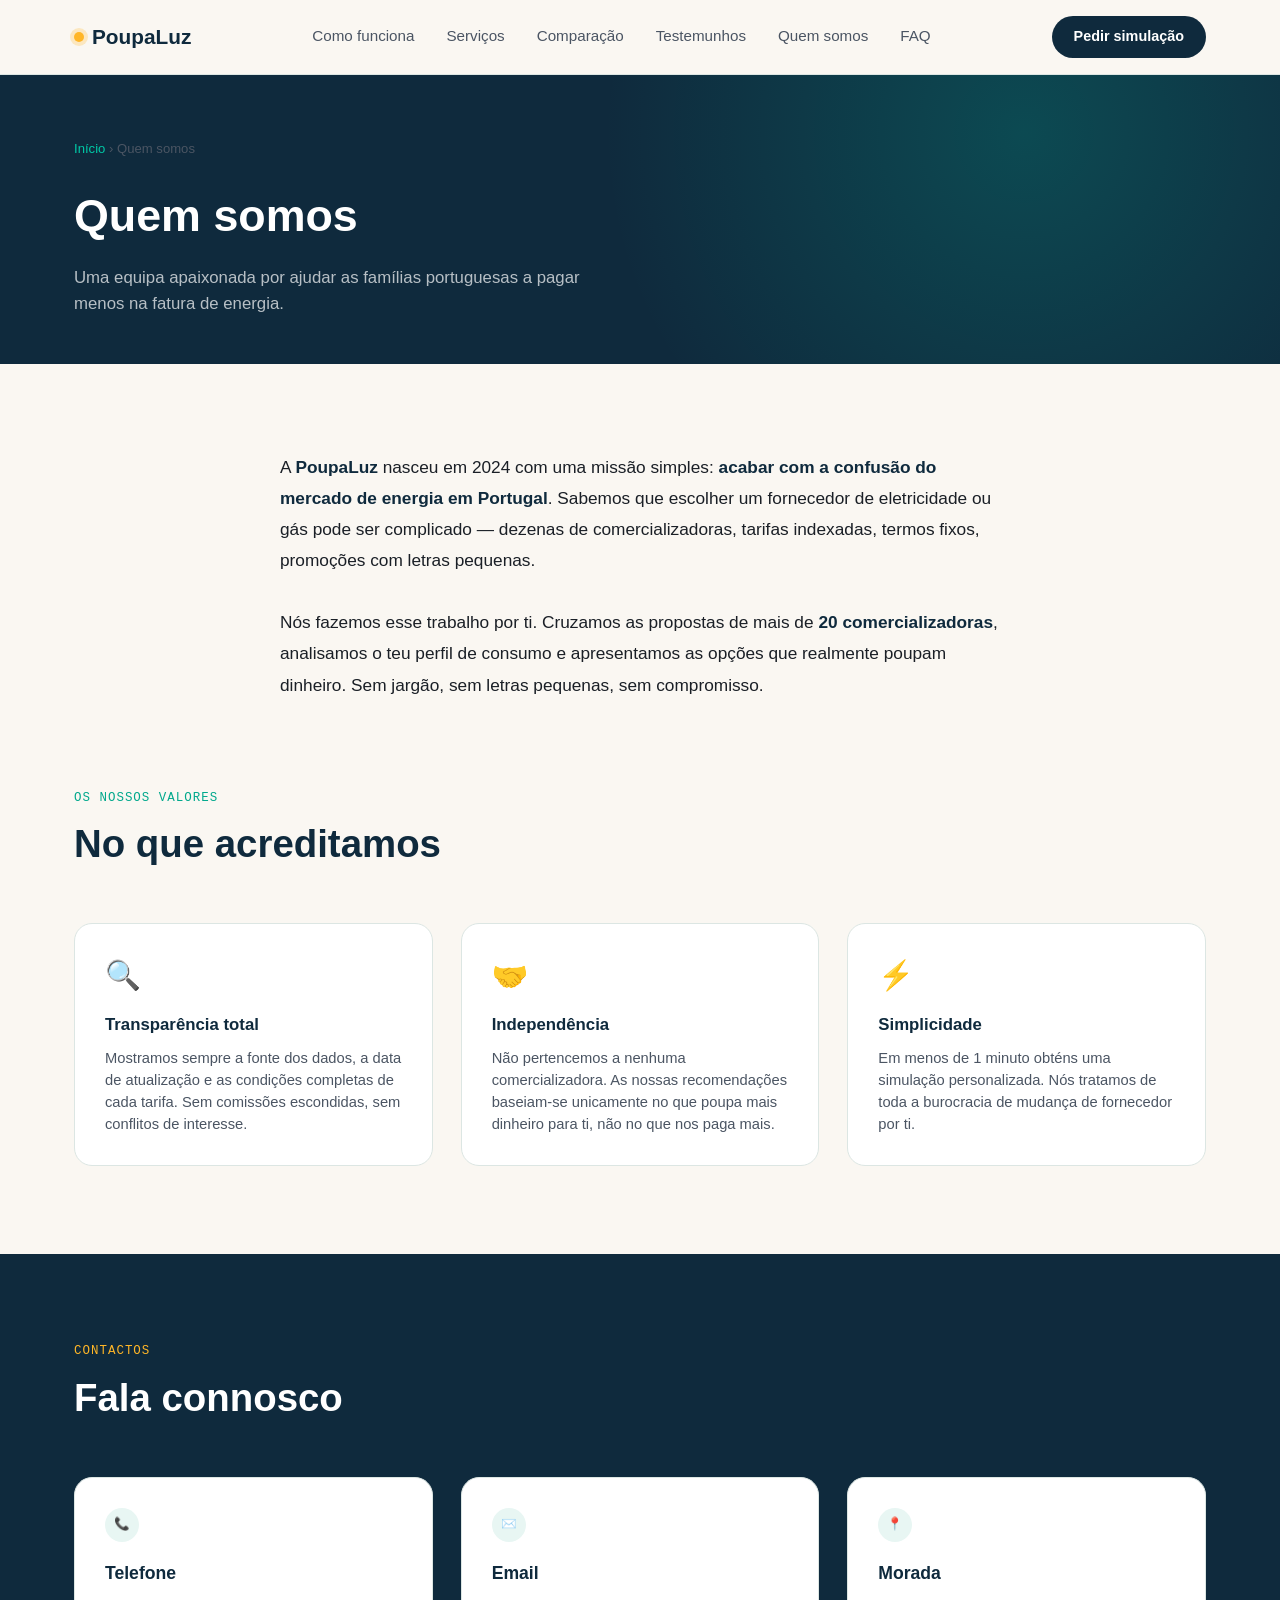
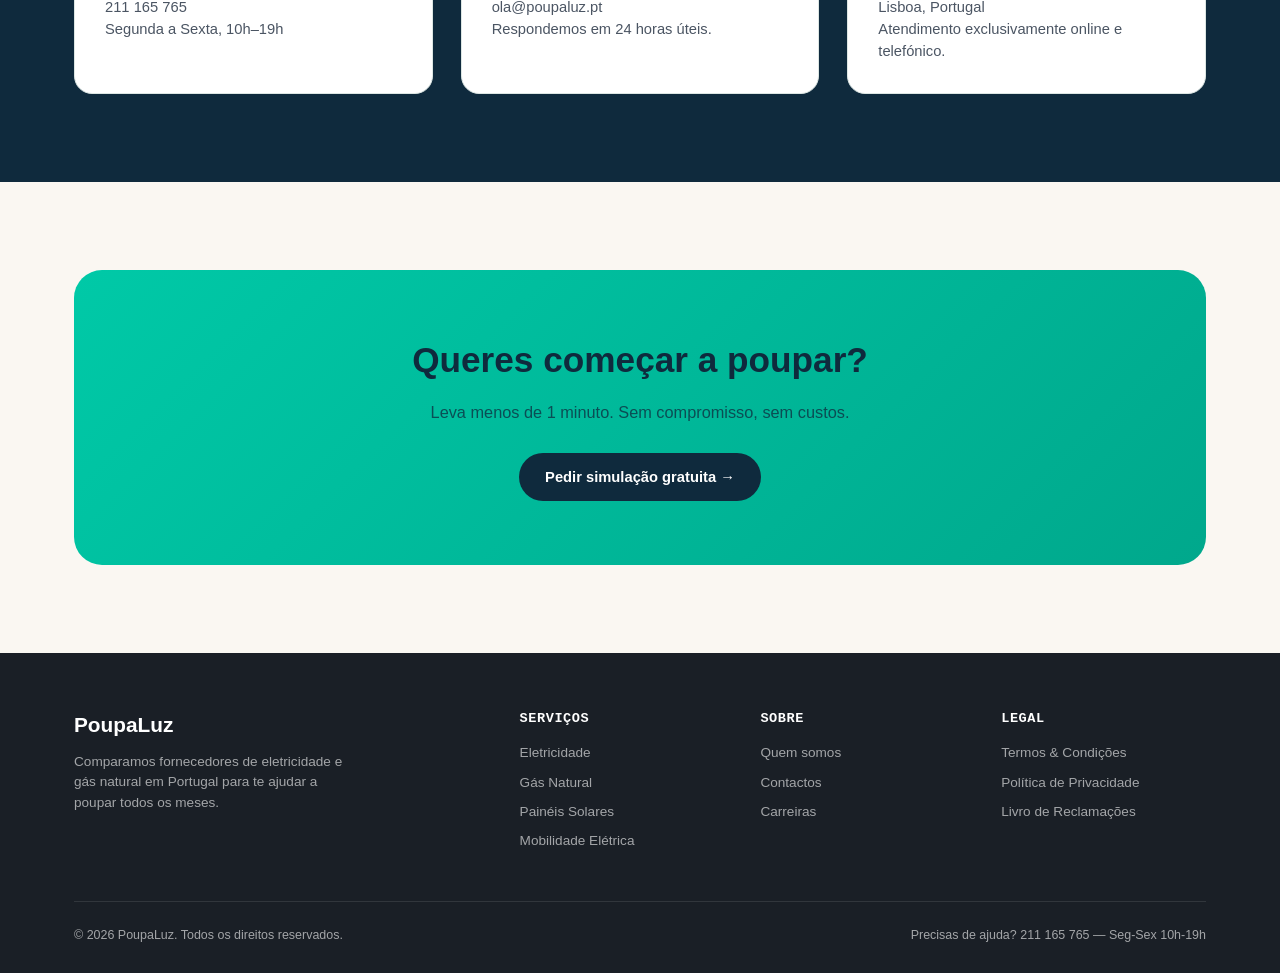
==== paginas/aboutme.html @ c511d2a0 "alteracão dois" ====
<!DOCTYPE html>
<html lang="pt-PT">
<head>
<meta charset="UTF-8">
<meta name="viewport" content="width=device-width, initial-scale=1.0">
<title>Quem Somos — PoupaLuz | Comparador de Energia em Portugal</title>
<meta name="description" content="Conhece a PoupaLuz: a nossa missão, valores e equipa. Ajudamos milhares de famílias portuguesas a poupar na fatura de energia todos os meses.">
<meta name="robots" content="index, follow">
<link rel="canonical" href="https://www.poupaluz.pt/paginas/aboutme.html">

<!-- Open Graph -->
<meta property="og:type" content="website">
<meta property="og:site_name" content="PoupaLuz">
<meta property="og:title" content="Quem Somos | PoupaLuz">
<meta property="og:description" content="A nossa missão: ajudar as famílias portuguesas a poupar na fatura de energia.">
<meta property="og:url" content="https://www.poupaluz.pt/paginas/aboutme.html">
<meta property="og:locale" content="pt_PT">

<!-- Twitter -->
<meta name="twitter:card" content="summary_large_image">
<meta name="twitter:title" content="Quem Somos | PoupaLuz">
<meta name="twitter:description" content="A nossa missão: ajudar as famílias portuguesas a poupar na fatura de energia.">

<!-- Structured data: AboutPage -->
<script type="application/ld+json">
{
  "@context": "https://schema.org",
  "@type": "AboutPage",
  "name": "Quem Somos — PoupaLuz",
  "url": "https://www.poupaluz.pt/paginas/aboutme.html",
  "mainEntity": {
    "@type": "Organization",
    "name": "PoupaLuz",
    "url": "https://www.poupaluz.pt/",
    "description": "Comparador independente de fornecedores de energia em Portugal.",
    "foundingDate": "2024",
    "numberOfEmployees": {"@type": "QuantitativeValue", "value": 15}
  }
}
</script>

<!-- Structured data: BreadcrumbList -->
<script type="application/ld+json">
{
  "@context": "https://schema.org",
  "@type": "BreadcrumbList",
  "itemListElement": [
    {"@type": "ListItem", "position": 1, "name": "Início", "item": "https://www.poupaluz.pt/"},
    {"@type": "ListItem", "position": 2, "name": "Quem Somos", "item": "https://www.poupaluz.pt/paginas/aboutme.html"}
  ]
}
</script>

<link rel="stylesheet" href="/css/style.css">
<script src="/js/script.js" defer></script>

<style>
  .subpage-hero{background:var(--navy);padding:64px 0 48px;position:relative;overflow:hidden;}
  .subpage-hero::before{content:'';position:absolute;inset:0;background:radial-gradient(circle at 80% 20%,rgba(0,201,167,.2),transparent 40%);pointer-events:none;}
  .subpage-hero h1{font-family:var(--font-display);color:white;font-size:clamp(2rem,4vw,2.8rem);position:relative;z-index:2;margin-bottom:16px;}
  .subpage-hero p{color:rgba(255,255,255,.7);max-width:560px;position:relative;z-index:2;font-size:1.05rem;}
  .breadcrumbs{font-size:.82rem;color:var(--ink-soft);margin-bottom:24px;position:relative;z-index:2;}
  .breadcrumbs a{color:var(--teal);}
  .breadcrumbs a:hover{text-decoration:underline;}
  .values-grid{display:grid;grid-template-columns:repeat(3,1fr);gap:28px;margin-top:48px;}
  @media(max-width:860px){.values-grid{grid-template-columns:1fr;}}
  .value-card{background:white;border:1px solid var(--line);border-radius:var(--radius);padding:30px;}
  .value-card .icon{font-size:1.8rem;margin-bottom:14px;}
  .value-card h3{font-family:var(--font-display);color:var(--navy);font-size:1.05rem;margin-bottom:10px;}
  .value-card p{color:var(--ink-soft);font-size:.92rem;}
  .mission-text{max-width:720px;margin:0 auto;font-size:1.08rem;line-height:1.8;color:var(--ink);}
  .mission-text strong{color:var(--navy);}
</style>
</head>

<body>

<header>
  <div class="header-inner">
    <div class="logo"><span class="dot"></span> PoupaLuz</div>
    <nav class="nav-links">
      <a href="/#como-funciona">Como funciona</a>
      <a href="/paginas/Servicos.html">Serviços</a>
      <a href="/#comparacao">Comparação</a>
      <a href="/#testemunhos">Testemunhos</a>
      <a href="/paginas/aboutme.html">Quem somos</a>
      <a href="/#faq">FAQ</a>
    </nav>
    <a href="/#lead-form" class="header-cta">Pedir simulação</a>
  </div>
</header>
<main>

<section class="subpage-hero">
  <div class="wrap">
    <nav class="breadcrumbs" aria-label="Breadcrumb">
      <a href="/">Início</a> &rsaquo; Quem somos
    </nav>
    <h1>Quem somos</h1>
    <p>Uma equipa apaixonada por ajudar as famílias portuguesas a pagar menos na fatura de energia.</p>
  </div>
</section>

<section class="section">
  <div class="wrap">
    <div class="mission-text">
      <p>A <strong>PoupaLuz</strong> nasceu em 2024 com uma missão simples: <strong>acabar com a confusão do mercado de energia em Portugal</strong>. Sabemos que escolher um fornecedor de eletricidade ou gás pode ser complicado — dezenas de comercializadoras, tarifas indexadas, termos fixos, promoções com letras pequenas.</p>
      <br>
      <p>Nós fazemos esse trabalho por ti. Cruzamos as propostas de mais de <strong>20 comercializadoras</strong>, analisamos o teu perfil de consumo e apresentamos as opções que realmente poupam dinheiro. Sem jargão, sem letras pequenas, sem compromisso.</p>
    </div>
  </div>
</section>

<section class="section" style="padding-top:0;">
  <div class="wrap">
    <div class="section-head">
      <span class="eyebrow-lite">Os nossos valores</span>
      <h2>No que acreditamos</h2>
    </div>
    <div class="values-grid">

      <div class="value-card">
        <div class="icon">🔍</div>
        <h3>Transparência total</h3>
        <p>Mostramos sempre a fonte dos dados, a data de atualização e as condições completas de cada tarifa. Sem comissões escondidas, sem conflitos de interesse.</p>
      </div>

      <div class="value-card">
        <div class="icon">🤝</div>
        <h3>Independência</h3>
        <p>Não pertencemos a nenhuma comercializadora. As nossas recomendações baseiam-se unicamente no que poupa mais dinheiro para ti, não no que nos paga mais.</p>
      </div>

      <div class="value-card">
        <div class="icon">⚡</div>
        <h3>Simplicidade</h3>
        <p>Em menos de 1 minuto obténs uma simulação personalizada. Nós tratamos de toda a burocracia de mudança de fornecedor por ti.</p>
      </div>

    </div>
  </div>
</section>

<section class="table-section">
  <div class="wrap">
    <div class="section-head">
      <span class="eyebrow-lite">Contactos</span>
      <h2>Fala connosco</h2>
    </div>
    <div class="steps-grid">
      <div class="step-card">
        <div class="step-num">📞</div>
        <h3>Telefone</h3>
        <p>211 165 765<br>Segunda a Sexta, 10h–19h</p>
      </div>
      <div class="step-card">
        <div class="step-num">✉️</div>
        <h3>Email</h3>
        <p>ola@poupaluz.pt<br>Respondemos em 24 horas úteis.</p>
      </div>
      <div class="step-card">
        <div class="step-num">📍</div>
        <h3>Morada</h3>
        <p>Lisboa, Portugal<br>Atendimento exclusivamente online e telefónico.</p>
      </div>
    </div>
  </div>
</section>

<section class="section">
  <div class="wrap">
    <div class="final-cta">
      <h2>Queres começar a poupar?</h2>
      <p>Leva menos de 1 minuto. Sem compromisso, sem custos.</p>
      <a href="/#lead-form" class="btn btn-primary">Pedir simulação gratuita →</a>
    </div>
  </div>
</section>

</main>

<footer>
  <div class="wrap">
    <div class="footer-grid">
      <div>
        <div class="footer-logo">PoupaLuz</div>
        <p style="max-width:280px; font-size:0.85rem;">Comparamos fornecedores de eletricidade e gás natural em Portugal para te ajudar a poupar todos os meses.</p>
      </div>
      <div>
        <h4>Serviços</h4>
        <ul>
          <li><a href="/paginas/Servicos.html">Eletricidade</a></li>
          <li><a href="/paginas/Servicos.html">Gás Natural</a></li>
          <li><a href="/paginas/Servicos.html">Painéis Solares</a></li>
          <li><a href="/paginas/Servicos.html">Mobilidade Elétrica</a></li>
        </ul>
      </div>
      <div>
        <h4>Sobre</h4>
        <ul>
          <li><a href="/paginas/aboutme.html">Quem somos</a></li>
          <li><a href="/paginas/aboutme.html">Contactos</a></li>
          <li><a href="/paginas/aboutme.html">Carreiras</a></li>
        </ul>
      </div>
      <div>
        <h4>Legal</h4>
        <ul>
          <li><a href="#">Termos &amp; Condições</a></li>
          <li><a href="#">Política de Privacidade</a></li>
          <li><a href="#">Livro de Reclamações</a></li>
        </ul>
      </div>
    </div>
    <div class="footer-bottom">
      <span>© 2026 PoupaLuz. Todos os direitos reservados.</span>
      <span>Precisas de ajuda? 211 165 765 — Seg-Sex 10h-19h</span>
    </div>
  </div>
</footer>

</body>
</html>
---- css/style.css ----
:root{
    --navy:#0F2A3D;
    --navy-2:#143447;
    --teal:#00C9A7;
    --teal-dark:#00A88C;
    --amber:#FFB627;
    --cream:#FAF7F2;
    --mint:#E8F6F3;
    --ink:#1A1F26;
    --ink-soft:#4B5563;
    --line:#DCE6E3;
    --radius:18px;
    --shadow:0 20px 50px -20px rgba(15,42,61,0.35);
    --font-display:'Space Grotesk', sans-serif;
    --font-body:'Inter', sans-serif;
    --font-mono:'IBM Plex Mono', monospace;
  }

  @font-face{font-family:'Space Grotesk';src:local('Space Grotesk');}

  *{box-sizing:border-box; margin:0; padding:0;}
  html{scroll-behavior:smooth;}
  body{
    font-family:var(--font-body);
    color:var(--ink);
    background:var(--cream);
    line-height:1.5;
    -webkit-font-smoothing:antialiased;
  }
  img,svg{display:block; max-width:100%;}
  a{color:inherit; text-decoration:none;}
  button{font-family:inherit; cursor:pointer; border:none;}
  ul{list-style:none;}

  .wrap{max-width:1180px; margin:0 auto; padding:0 24px;}

  /* ===== Header ===== */
  header{
    position:sticky; top:0; z-index:50;
    background:rgba(250,247,242,0.92);
    backdrop-filter:blur(10px);
    border-bottom:1px solid var(--line);
  }
  .header-inner{
    display:flex; align-items:center; justify-content:space-between;
    padding:16px 24px; max-width:1180px; margin:0 auto;
  }
  .logo{
    font-family:var(--font-display); font-weight:700; font-size:1.3rem;
    display:flex; align-items:center; gap:8px; color:var(--navy);
  }
  .logo .dot{width:10px; height:10px; border-radius:50%; background:var(--amber); box-shadow:0 0 0 4px rgba(255,182,39,0.25);}
  .nav-links{display:flex; gap:32px; font-size:0.95rem; font-weight:500; color:var(--ink-soft);}
  .nav-links a:hover{color:var(--navy);}
  .header-cta{
    background:var(--navy); color:white; padding:10px 22px;
    border-radius:999px; font-weight:600; font-size:0.9rem;
    transition:background .2s ease;
  }
  .header-cta:hover{background:var(--teal-dark);}
  .nav-toggle{display:none; background:none; font-size:1.5rem; color:var(--navy);}

  @media (max-width:860px){
    .nav-links{display:none;}
  }

  /* ===== Hero ===== */
  .hero{
    background:var(--navy);
    position:relative;
    overflow:hidden;
    padding:72px 0 100px;
  }
  .hero::before{
    content:'';
    position:absolute; inset:0;
    background:
      radial-gradient(circle at 85% 15%, rgba(0,201,167,0.25), transparent 45%),
      radial-gradient(circle at 10% 90%, rgba(255,182,39,0.18), transparent 40%);
    pointer-events:none;
  }
  .hero-grid{
    position:relative; z-index:2;
    display:grid; grid-template-columns:1.05fr 0.95fr; gap:56px; align-items:center;
  }
  @media (max-width:920px){
    .hero-grid{grid-template-columns:1fr; gap:48px;}
  }
  .eyebrow{
    display:inline-flex; align-items:center; gap:8px;
    font-family:var(--font-mono); font-size:0.78rem; letter-spacing:0.08em; text-transform:uppercase;
    color:var(--teal); background:rgba(0,201,167,0.12);
    border:1px solid rgba(0,201,167,0.35);
    padding:6px 14px; border-radius:999px; margin-bottom:24px;
  }
  .hero h1{
    font-family:var(--font-display); color:white;
    font-size:clamp(2.3rem, 4.4vw, 3.4rem);
    line-height:1.08; font-weight:600; letter-spacing:-0.01em;
    margin-bottom:20px;
  }
  .hero h1 span{color:var(--teal);}
  .hero p.lead{
    color:rgba(255,255,255,0.72); font-size:1.08rem; max-width:480px; margin-bottom:32px;
  }
  .hero-stats{display:flex; gap:36px; flex-wrap:wrap;}
  .stat .num{
    font-family:var(--font-display); font-size:1.9rem; color:white; font-weight:600;
  }
  .stat .num em{color:var(--amber); font-style:normal;}
  .stat .label{font-size:0.82rem; color:rgba(255,255,255,0.55); margin-top:2px;}

  /* ===== Lead form card ===== */
  .form-card{
    background:white;
    border-radius:var(--radius);
    box-shadow:var(--shadow);
    padding:32px;
    position:relative;
    z-index:3;
  }
  .form-head{display:flex; align-items:center; gap:16px; margin-bottom:22px;}
  .gauge{width:64px; height:64px; flex-shrink:0;}
  .form-head h2{font-family:var(--font-display); font-size:1.2rem; color:var(--navy);}
  .form-head p{font-size:0.85rem; color:var(--ink-soft); margin-top:2px;}

  .progress-track{
    display:flex; gap:6px; margin-bottom:26px;
  }
  .progress-track i{
    flex:1; height:4px; border-radius:4px; background:var(--line);
    transition:background .3s ease;
  }
  .progress-track i.active{background:var(--teal);}

  .step{display:none; animation:fade .35s ease;}
  .step.active{display:block;}
  @keyframes fade{from{opacity:0; transform:translateY(6px);} to{opacity:1; transform:translateY(0);}}

  .step-label{
    font-family:var(--font-mono); font-size:0.72rem; letter-spacing:0.06em; text-transform:uppercase;
    color:var(--teal-dark); margin-bottom:6px; display:block;
  }
  .step h3{font-size:1.15rem; color:var(--navy); margin-bottom:18px; font-weight:600;}

  .option-grid{display:grid; grid-template-columns:1fr 1fr; gap:10px; margin-bottom:6px;}
  .option-grid.three{grid-template-columns:1fr 1fr 1fr;}
  @media(max-width:420px){.option-grid.three{grid-template-columns:1fr;}}

  .option-card{
    border:1.5px solid var(--line); border-radius:12px; padding:14px 12px;
    text-align:center; font-size:0.88rem; font-weight:600; color:var(--ink-soft);
    transition:all .15s ease; background:var(--cream);
  }
  .option-card:hover{border-color:var(--teal);}
  .option-card.selected{
    border-color:var(--teal); background:var(--mint); color:var(--navy);
  }
  .option-card .icon{font-size:1.5rem; display:block; margin-bottom:6px;}

  .field{margin-bottom:16px;}
  .field label{
    display:block; font-size:0.85rem; font-weight:600; color:var(--navy); margin-bottom:6px;
  }
  .field input, .field select{
    width:100%; padding:12px 14px; border:1.5px solid var(--line); border-radius:10px;
    font-size:0.95rem; font-family:inherit; color:var(--ink); background:white;
    transition:border-color .15s ease;
  }
  .field input:focus, .field select:focus{
    outline:none; border-color:var(--teal);
  }
  .field-row{display:grid; grid-template-columns:1fr 1fr; gap:12px;}
  @media(max-width:420px){.field-row{grid-template-columns:1fr;}}

  .checkbox-row{
    display:flex; align-items:flex-start; gap:10px; font-size:0.8rem; color:var(--ink-soft); margin:14px 0 20px;
  }
  .checkbox-row input{margin-top:3px; accent-color:var(--teal);}
  .checkbox-row a{color:var(--teal-dark); text-decoration:underline;}

  .step-nav{display:flex; justify-content:space-between; align-items:center; gap:12px; margin-top:8px;}
  .btn{
    padding:13px 26px; border-radius:999px; font-weight:600; font-size:0.92rem;
    transition:all .18s ease; display:inline-flex; align-items:center; gap:8px;
  }
  .btn-primary{background:var(--teal); color:var(--navy);}
  .btn-primary:hover{background:var(--teal-dark); color:white; transform:translateY(-1px);}
  .btn-primary:disabled{opacity:0.45; cursor:not-allowed; transform:none;}
  .btn-ghost{background:transparent; color:var(--ink-soft); font-weight:500;}
  .btn-ghost:hover{color:var(--navy);}
  .btn-full{width:100%; justify-content:center;}

  .success-box{display:none; text-align:center; padding:20px 0;}
  .success-box.active{display:block;}
  .success-box .check{
    width:60px; height:60px; border-radius:50%; background:var(--mint);
    display:flex; align-items:center; justify-content:center; margin:0 auto 18px;
    color:var(--teal-dark); font-size:1.8rem;
  }
  .success-box h3{font-family:var(--font-display); color:var(--navy); margin-bottom:8px;}
  .success-box p{color:var(--ink-soft); font-size:0.92rem;}

  .trust-row{
    display:flex; align-items:center; gap:10px; margin-top:18px; padding-top:18px;
    border-top:1px solid var(--line); font-size:0.78rem; color:var(--ink-soft);
  }
  .trust-row .tick{color:var(--teal-dark); font-weight:700;}

  /* ===== Logos strip ===== */
  .logos-section{padding:48px 0; background:white; border-bottom:1px solid var(--line);}
  .logos-section p{
    text-align:center; font-size:0.85rem; color:var(--ink-soft); margin-bottom:28px;
    font-family:var(--font-mono); letter-spacing:0.04em; text-transform:uppercase;
  }
  .logos-row{
    display:flex; justify-content:center; align-items:center; gap:44px; flex-wrap:wrap;
    font-family:var(--font-display); font-weight:700; font-size:1.1rem; color:#9AA7AE;
  }

  /* ===== How it works ===== */
  .section{padding:88px 0;}
  .section-head{max-width:600px; margin-bottom:56px;}
  .section-head .eyebrow-lite{
    font-family:var(--font-mono); font-size:0.78rem; text-transform:uppercase; letter-spacing:0.08em;
    color:var(--teal-dark); margin-bottom:14px; display:block;
  }
  .section-head h2{
    font-family:var(--font-display); font-size:clamp(1.8rem,3vw,2.4rem); color:var(--navy);
    font-weight:600; line-height:1.2;
  }
  .section-head p{color:var(--ink-soft); margin-top:14px; font-size:1.02rem;}

  .steps-grid{display:grid; grid-template-columns:repeat(3,1fr); gap:28px;}
  @media(max-width:860px){.steps-grid{grid-template-columns:1fr;}}
  .step-card{
    background:white; border:1px solid var(--line); border-radius:var(--radius); padding:30px;
    position:relative;
  }
  .step-card .step-num{
    font-family:var(--font-mono); font-size:0.78rem; color:var(--teal-dark);
    background:var(--mint); width:34px; height:34px; border-radius:50%;
    display:flex; align-items:center; justify-content:center; font-weight:700; margin-bottom:18px;
  }
  .step-card h3{font-family:var(--font-display); font-size:1.1rem; color:var(--navy); margin-bottom:10px;}
  .step-card p{color:var(--ink-soft); font-size:0.92rem;}

  /* ===== Comparison table ===== */
  .table-section{background:var(--navy); padding:88px 0; color:white;}
  .table-section .section-head h2{color:white;}
  .table-section .section-head p{color:rgba(255,255,255,0.65);}
  .table-section .eyebrow-lite{color:var(--amber);}
  .compare-table{
    width:100%; border-collapse:collapse; background:rgba(255,255,255,0.04);
    border-radius:14px; overflow:hidden; font-size:0.92rem;
  }
  .compare-table th, .compare-table td{
    padding:16px 18px; text-align:left; border-bottom:1px solid rgba(255,255,255,0.08);
  }
  .compare-table th{
    font-family:var(--font-mono); font-size:0.74rem; text-transform:uppercase; letter-spacing:0.05em;
    color:rgba(255,255,255,0.5); font-weight:500;
  }
  .compare-table td{color:rgba(255,255,255,0.88);}
  .compare-table tr:last-child td{border-bottom:none;}
  .compare-table .tag{
    font-family:var(--font-mono); color:var(--teal); font-weight:600;
  }
  .table-wrap{overflow-x:auto; -webkit-overflow-scrolling:touch;}
  .table-note{font-size:0.78rem; color:rgba(255,255,255,0.45); margin-top:14px;}

  /* ===== Testimonials ===== */
  .testi-grid{display:grid; grid-template-columns:repeat(3,1fr); gap:24px;}
  @media(max-width:860px){.testi-grid{grid-template-columns:1fr;}}
  .testi-card{
    background:var(--mint); border-radius:var(--radius); padding:28px;
  }
  .testi-card p{font-size:0.93rem; color:var(--ink); margin-bottom:18px;}
  .testi-name{font-weight:700; font-size:0.88rem; color:var(--navy);}
  .testi-source{font-size:0.78rem; color:var(--ink-soft);}
  .stars{color:var(--amber); margin-bottom:12px; font-size:0.9rem;}

  /* ===== FAQ ===== */
  .faq-item{border-bottom:1px solid var(--line);}
  .faq-q{
    width:100%; text-align:left; background:none; padding:20px 0;
    display:flex; justify-content:space-between; align-items:center;
    font-weight:600; color:var(--navy); font-size:1rem;
  }
  .faq-q .plus{font-size:1.3rem; color:var(--teal-dark); transition:transform .2s ease;}
  .faq-item.open .plus{transform:rotate(45deg);}
  .faq-a{display:none; padding-bottom:20px; color:var(--ink-soft); font-size:0.92rem; max-width:760px;}
  .faq-item.open .faq-a{display:block;}

  /* ===== Final CTA ===== */
  .final-cta{
    background:linear-gradient(135deg, var(--teal) 0%, var(--teal-dark) 100%);
    border-radius:28px; padding:64px 48px; text-align:center; position:relative; overflow:hidden;
  }
  .final-cta h2{
    font-family:var(--font-display); color:var(--navy); font-size:clamp(1.6rem,3vw,2.2rem); margin-bottom:14px;
  }
  .final-cta p{color:rgba(15,42,61,0.75); margin-bottom:28px; font-size:1.02rem;}
  .final-cta .btn-primary{background:var(--navy); color:white;}
  .final-cta .btn-primary:hover{background:#091c28;}
  @media(max-width:600px){.final-cta{padding:48px 24px;}}

  /* ===== Footer ===== */
  footer{background:var(--ink); color:rgba(255,255,255,0.6); padding:56px 0 28px; font-size:0.85rem;}
  .footer-grid{display:grid; grid-template-columns:2fr 1fr 1fr 1fr; gap:36px; margin-bottom:40px;}
  @media(max-width:760px){.footer-grid{grid-template-columns:1fr 1fr;}}
  .footer-grid h4{color:white; font-size:0.85rem; margin-bottom:14px; font-family:var(--font-mono); letter-spacing:0.04em; text-transform:uppercase;}
  .footer-grid ul li{margin-bottom:9px;}
  .footer-grid ul li a:hover{color:white;}
  .footer-logo{font-family:var(--font-display); font-weight:700; font-size:1.3rem; color:white; margin-bottom:12px;}
  .footer-bottom{
    border-top:1px solid rgba(255,255,255,0.1); padding-top:24px;
    display:flex; justify-content:space-between; flex-wrap:wrap; gap:12px; font-size:0.78rem;
  }

  /* Reduced motion */
  @media (prefers-reduced-motion: reduce){
    *{animation:none !important; transition:none !important;}
  }

  /* Focus visibility */
  a:focus-visible, button:focus-visible, input:focus-visible, select:focus-visible{
    outline:2px solid var(--amber); outline-offset:2px;
  }
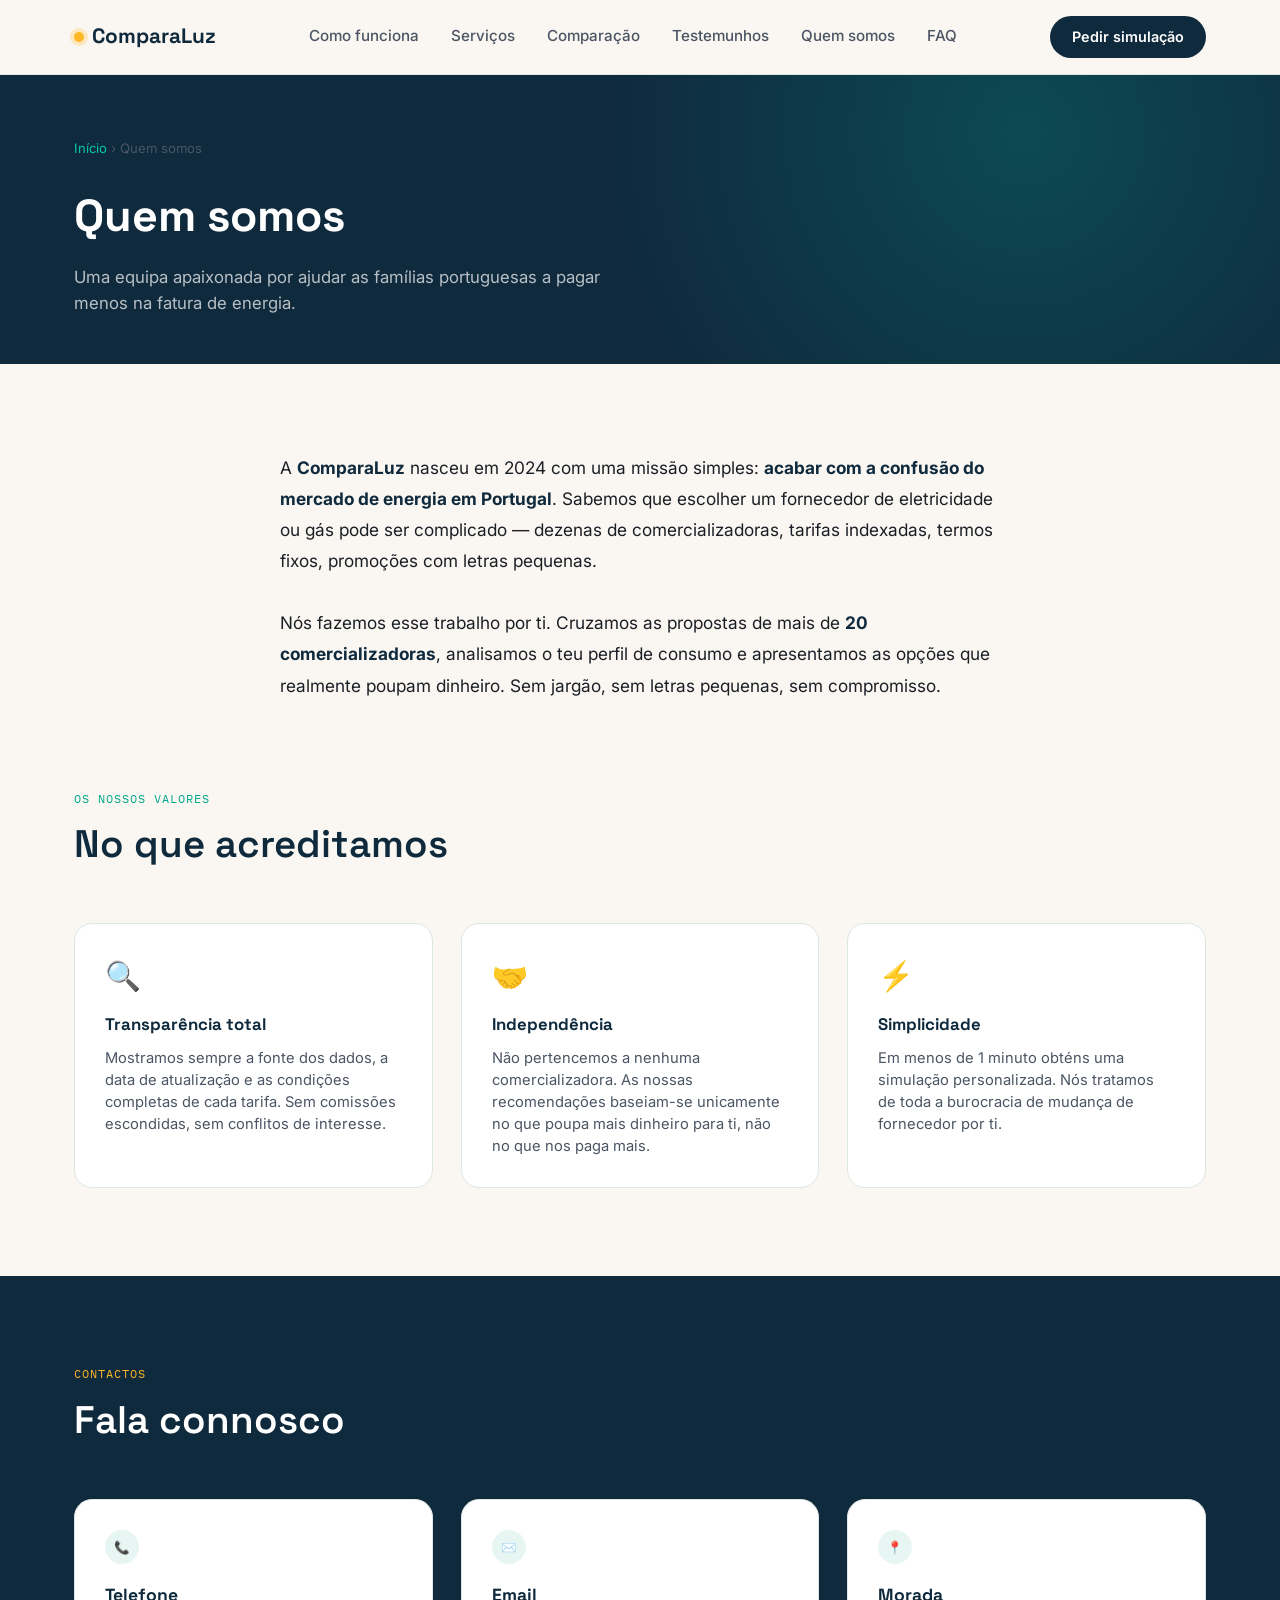
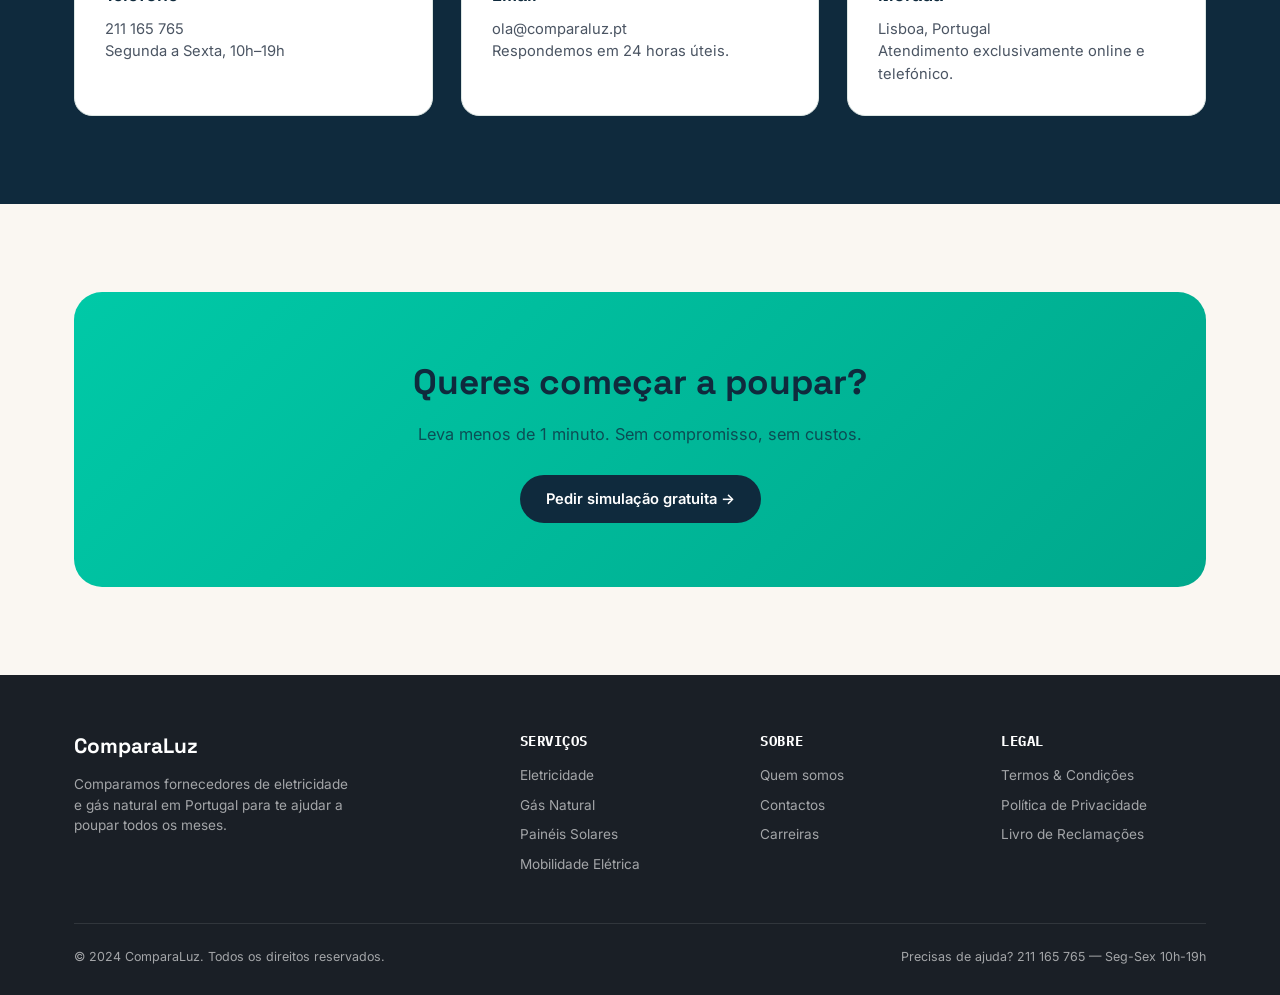
==== commit 69e24b39: "responsividade" ====
--- a/paginas/aboutme.html
+++ b/paginas/aboutme.html
@@ -3,22 +3,22 @@
 <head>
 <meta charset="UTF-8">
 <meta name="viewport" content="width=device-width, initial-scale=1.0">
-<title>Quem Somos — PoupaLuz | Comparador de Energia em Portugal</title>
-<meta name="description" content="Conhece a PoupaLuz: a nossa missão, valores e equipa. Ajudamos milhares de famílias portuguesas a poupar na fatura de energia todos os meses.">
+<title>Quem Somos — ComparaLuz | Comparador de Energia em Portugal</title>
+<meta name="description" content="Conhece a ComparaLuz: a nossa missão, valores e equipa. Ajudamos milhares de famílias portuguesas a poupar na fatura de energia todos os meses.">
 <meta name="robots" content="index, follow">
-<link rel="canonical" href="https://www.poupaluz.pt/paginas/aboutme.html">
+<link rel="canonical" href="https://www.comparaluz.pt/paginas/aboutme.html">
 
 <!-- Open Graph -->
 <meta property="og:type" content="website">
-<meta property="og:site_name" content="PoupaLuz">
-<meta property="og:title" content="Quem Somos | PoupaLuz">
+<meta property="og:site_name" content="ComparaLuz">
+<meta property="og:title" content="Quem Somos | ComparaLuz">
 <meta property="og:description" content="A nossa missão: ajudar as famílias portuguesas a poupar na fatura de energia.">
-<meta property="og:url" content="https://www.poupaluz.pt/paginas/aboutme.html">
+<meta property="og:url" content="https://www.comparaluz.pt/paginas/aboutme.html">
 <meta property="og:locale" content="pt_PT">
 
 <!-- Twitter -->
 <meta name="twitter:card" content="summary_large_image">
-<meta name="twitter:title" content="Quem Somos | PoupaLuz">
+<meta name="twitter:title" content="Quem Somos | ComparaLuz">
 <meta name="twitter:description" content="A nossa missão: ajudar as famílias portuguesas a poupar na fatura de energia.">
 
 <!-- Structured data: AboutPage -->
@@ -26,12 +26,12 @@
 {
   "@context": "https://schema.org",
   "@type": "AboutPage",
-  "name": "Quem Somos — PoupaLuz",
-  "url": "https://www.poupaluz.pt/paginas/aboutme.html",
+  "name": "Quem Somos — ComparaLuz",
+  "url": "https://www.comparaluz.pt/paginas/aboutme.html",
   "mainEntity": {
     "@type": "Organization",
-    "name": "PoupaLuz",
-    "url": "https://www.poupaluz.pt/",
+    "name": "ComparaLuz",
+    "url": "https://www.comparaluz.pt/",
     "description": "Comparador independente de fornecedores de energia em Portugal.",
     "foundingDate": "2024",
     "numberOfEmployees": {"@type": "QuantitativeValue", "value": 15}
@@ -45,14 +45,18 @@
   "@context": "https://schema.org",
   "@type": "BreadcrumbList",
   "itemListElement": [
-    {"@type": "ListItem", "position": 1, "name": "Início", "item": "https://www.poupaluz.pt/"},
-    {"@type": "ListItem", "position": 2, "name": "Quem Somos", "item": "https://www.poupaluz.pt/paginas/aboutme.html"}
+    {"@type": "ListItem", "position": 1, "name": "Início", "item": "https://www.comparaluz.pt/"},
+    {"@type": "ListItem", "position": 2, "name": "Quem Somos", "item": "https://www.comparaluz.pt/paginas/aboutme.html"}
   ]
 }
 </script>
 
+<link rel="preconnect" href="https://fonts.googleapis.com">
+<link rel="preconnect" href="https://fonts.gstatic.com" crossorigin>
+<link rel="stylesheet" href="https://fonts.googleapis.com/css2?family=Space+Grotesk:wght@500;600;700&family=Inter:wght@400;500;600&family=IBM+Plex+Mono:wght@500&display=swap">
 <link rel="stylesheet" href="/css/style.css">
 <script src="/js/script.js" defer></script>
+<meta name="theme-color" content="#0F2A3D">
 
 <style>
   .subpage-hero{background:var(--navy);padding:64px 0 48px;position:relative;overflow:hidden;}
@@ -77,8 +81,8 @@
 
 <header>
   <div class="header-inner">
-    <div class="logo"><span class="dot"></span> PoupaLuz</div>
-    <nav class="nav-links">
+    <a href="/" class="logo"><span class="dot"></span> ComparaLuz</a>
+    <nav class="nav-links" id="navLinks">
       <a href="/#como-funciona">Como funciona</a>
       <a href="/paginas/Servicos.html">Serviços</a>
       <a href="/#comparacao">Comparação</a>
@@ -87,6 +91,7 @@
       <a href="/#faq">FAQ</a>
     </nav>
     <a href="/#lead-form" class="header-cta">Pedir simulação</a>
+    <button type="button" class="nav-toggle" id="navToggle" aria-label="Abrir menu" aria-expanded="false" aria-controls="navLinks">☰</button>
   </div>
 </header>
 <main>
@@ -104,7 +109,7 @@
 <section class="section">
   <div class="wrap">
     <div class="mission-text">
-      <p>A <strong>PoupaLuz</strong> nasceu em 2024 com uma missão simples: <strong>acabar com a confusão do mercado de energia em Portugal</strong>. Sabemos que escolher um fornecedor de eletricidade ou gás pode ser complicado — dezenas de comercializadoras, tarifas indexadas, termos fixos, promoções com letras pequenas.</p>
+      <p>A <strong>ComparaLuz</strong> nasceu em 2024 com uma missão simples: <strong>acabar com a confusão do mercado de energia em Portugal</strong>. Sabemos que escolher um fornecedor de eletricidade ou gás pode ser complicado — dezenas de comercializadoras, tarifas indexadas, termos fixos, promoções com letras pequenas.</p>
       <br>
       <p>Nós fazemos esse trabalho por ti. Cruzamos as propostas de mais de <strong>20 comercializadoras</strong>, analisamos o teu perfil de consumo e apresentamos as opções que realmente poupam dinheiro. Sem jargão, sem letras pequenas, sem compromisso.</p>
     </div>
@@ -156,7 +161,7 @@
       <div class="step-card">
         <div class="step-num">✉️</div>
         <h3>Email</h3>
-        <p>ola@poupaluz.pt<br>Respondemos em 24 horas úteis.</p>
+        <p>ola@comparaluz.pt<br>Respondemos em 24 horas úteis.</p>
       </div>
       <div class="step-card">
         <div class="step-num">📍</div>
@@ -183,7 +188,7 @@
   <div class="wrap">
     <div class="footer-grid">
       <div>
-        <div class="footer-logo">PoupaLuz</div>
+        <div class="footer-logo">ComparaLuz</div>
         <p style="max-width:280px; font-size:0.85rem;">Comparamos fornecedores de eletricidade e gás natural em Portugal para te ajudar a poupar todos os meses.</p>
       </div>
       <div>
@@ -213,7 +218,7 @@
       </div>
     </div>
     <div class="footer-bottom">
-      <span>© 2026 PoupaLuz. Todos os direitos reservados.</span>
+      <span>© 2024 ComparaLuz. Todos os direitos reservados.</span>
       <span>Precisas de ajuda? 211 165 765 — Seg-Sex 10h-19h</span>
     </div>
   </div>
--- a/css/style.css
+++ b/css/style.css
@@ -16,8 +16,6 @@
     --font-mono:'IBM Plex Mono', monospace;
   }
 
-  @font-face{font-family:'Space Grotesk';src:local('Space Grotesk');}
-
   *{box-sizing:border-box; margin:0; padding:0;}
   html{scroll-behavior:smooth;}
   body{
@@ -58,11 +56,25 @@
     transition:background .2s ease;
   }
   .header-cta:hover{background:var(--teal-dark);}
-  .nav-toggle{display:none; background:none; font-size:1.5rem; color:var(--navy);}
+  .nav-toggle{display:none; background:none; font-size:1.5rem; color:var(--navy); padding:4px 8px; line-height:1;}
 
   @media (max-width:860px){
-    .nav-links{display:none;}
-  }
+    .nav-toggle{display:block;}
+    .nav-links{
+      display:none;
+      position:absolute; top:100%; left:0; right:0;
+      background:var(--cream); border-bottom:1px solid var(--line);
+      flex-direction:column; gap:0; padding:8px 24px 16px;
+      box-shadow:0 12px 24px -12px rgba(15,42,61,0.25);
+    }
+    .nav-links.open{display:flex;}
+    .nav-links a{padding:12px 0; border-bottom:1px solid var(--line);}
+    .nav-links a:last-child{border-bottom:none;}
+  }
+  @media (max-width:480px){
+    .header-cta{padding:9px 14px; font-size:0.82rem;}
+  }
+  .header-inner{position:relative;}
 
   /* ===== Hero ===== */
   .hero{
@@ -309,6 +321,7 @@
   footer{background:var(--ink); color:rgba(255,255,255,0.6); padding:56px 0 28px; font-size:0.85rem;}
   .footer-grid{display:grid; grid-template-columns:2fr 1fr 1fr 1fr; gap:36px; margin-bottom:40px;}
   @media(max-width:760px){.footer-grid{grid-template-columns:1fr 1fr;}}
+  @media(max-width:480px){.footer-grid{grid-template-columns:1fr;}}
   .footer-grid h4{color:white; font-size:0.85rem; margin-bottom:14px; font-family:var(--font-mono); letter-spacing:0.04em; text-transform:uppercase;}
   .footer-grid ul li{margin-bottom:9px;}
   .footer-grid ul li a:hover{color:white;}
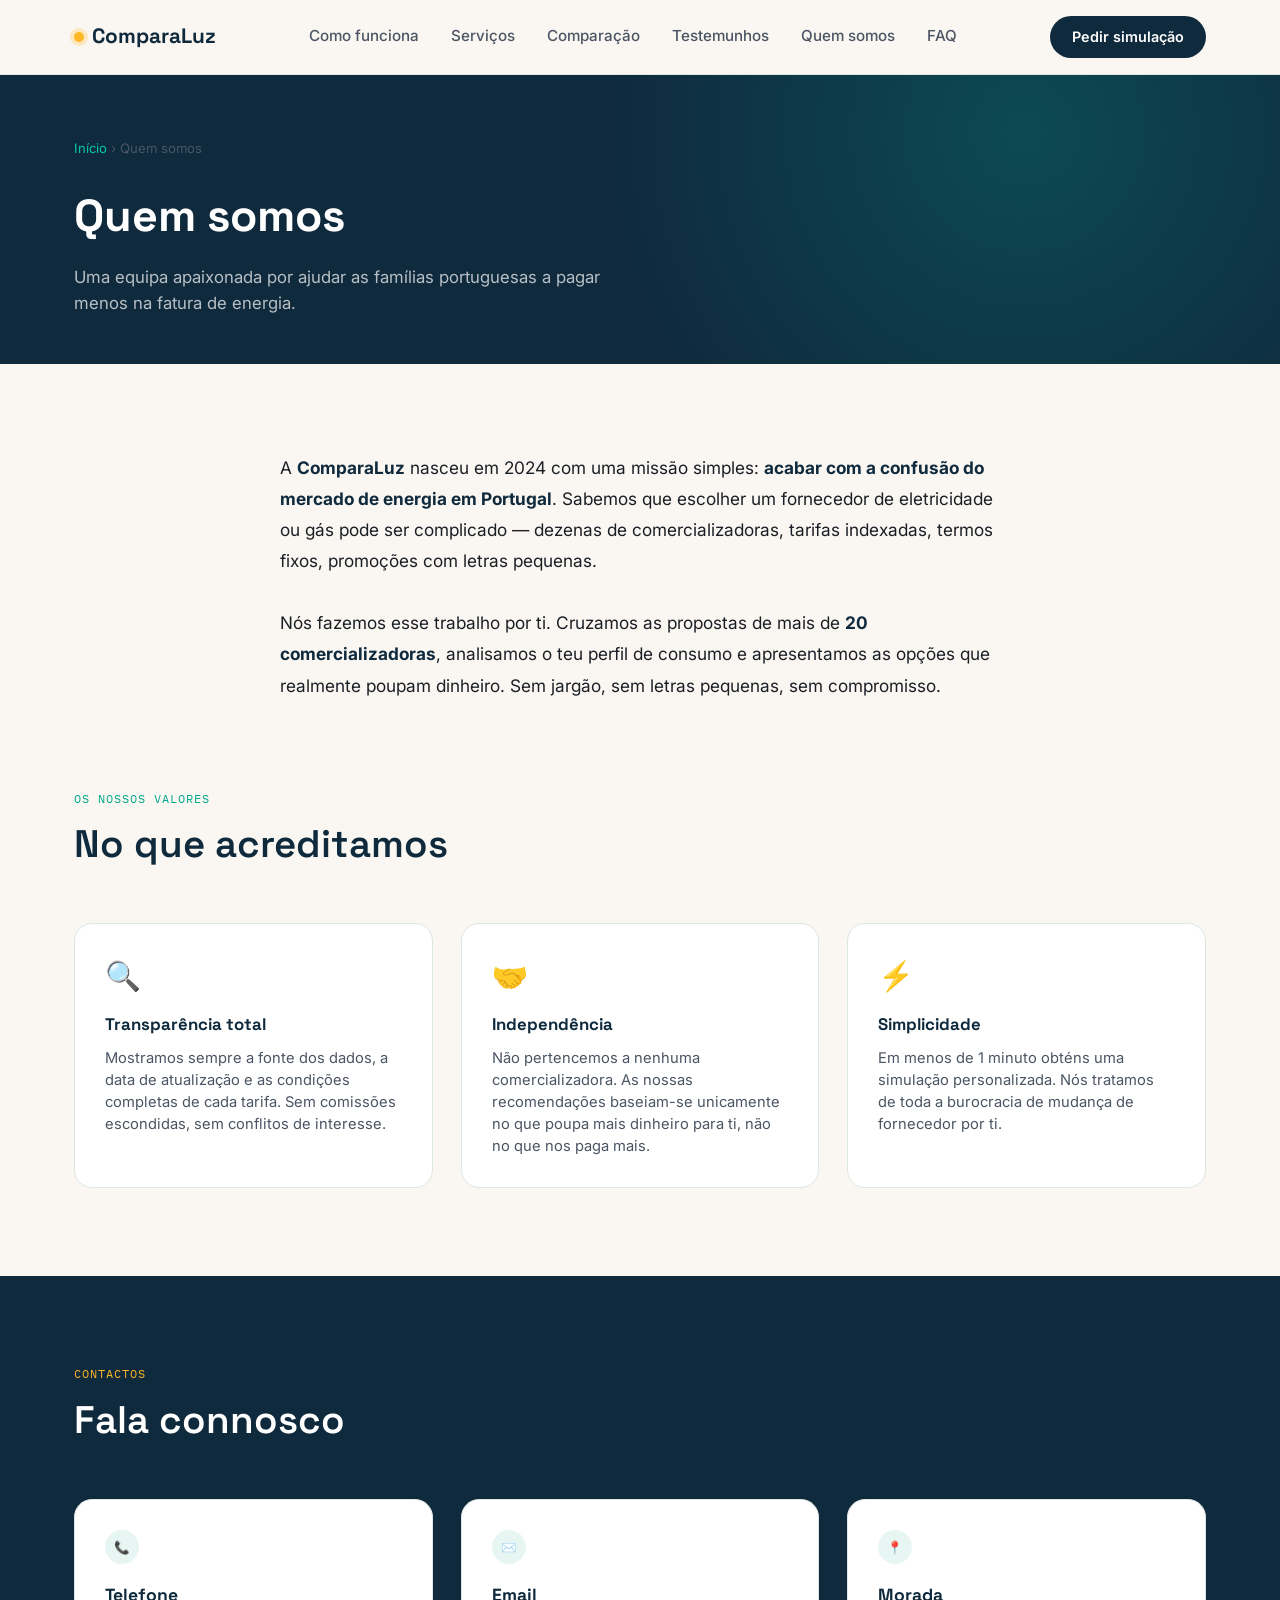
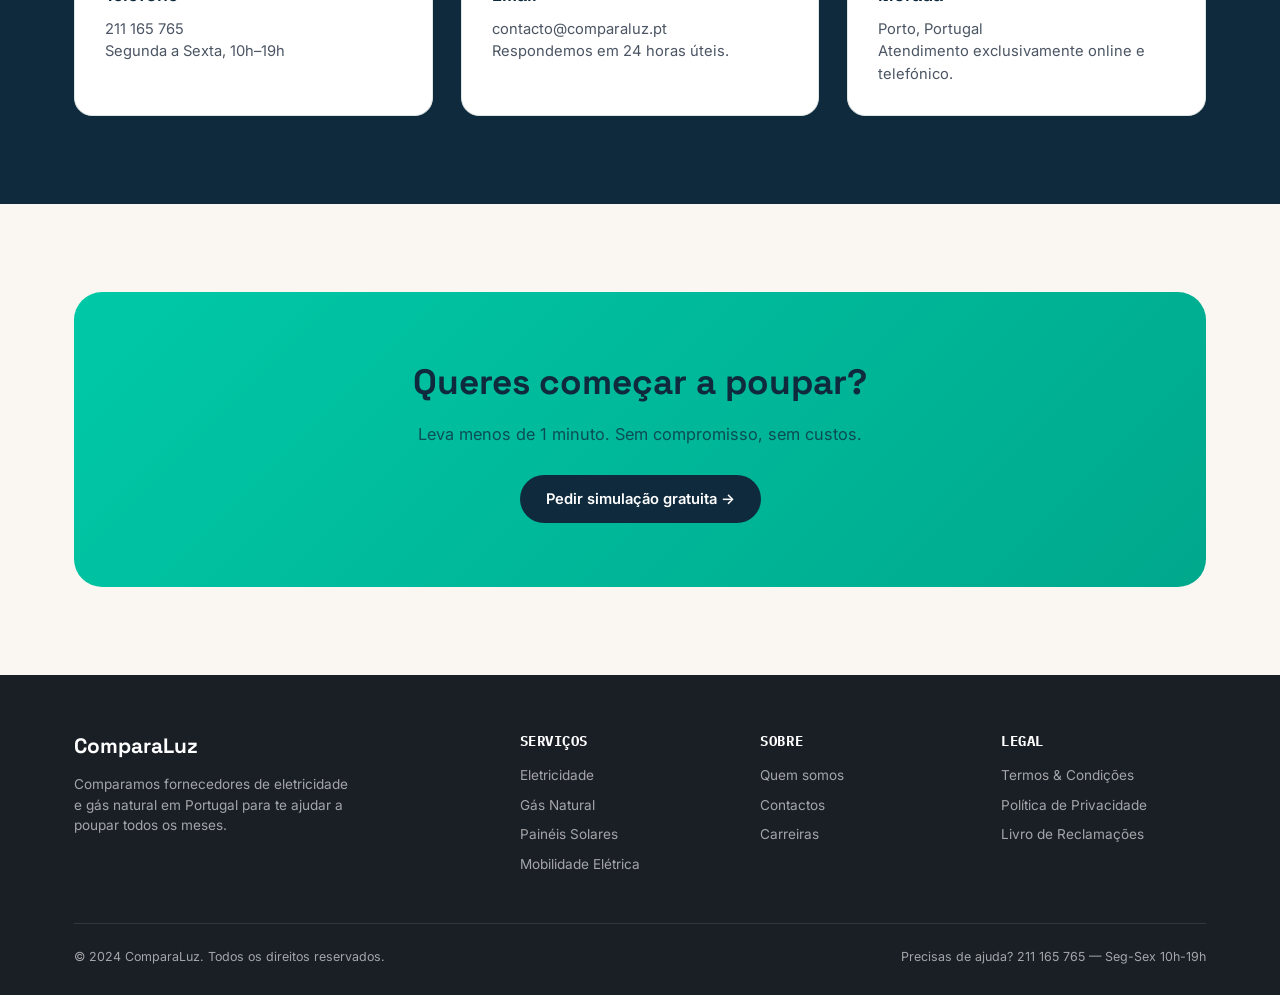
==== commit bbb4ef62: "alteração email" ====
--- a/paginas/aboutme.html
+++ b/paginas/aboutme.html
@@ -161,12 +161,12 @@
       <div class="step-card">
         <div class="step-num">✉️</div>
         <h3>Email</h3>
-        <p>ola@comparaluz.pt<br>Respondemos em 24 horas úteis.</p>
+        <p>contacto@comparaluz.pt<br>Respondemos em 24 horas úteis.</p>
       </div>
       <div class="step-card">
         <div class="step-num">📍</div>
         <h3>Morada</h3>
-        <p>Lisboa, Portugal<br>Atendimento exclusivamente online e telefónico.</p>
+        <p>Porto, Portugal<br>Atendimento exclusivamente online e telefónico.</p>
       </div>
     </div>
   </div>
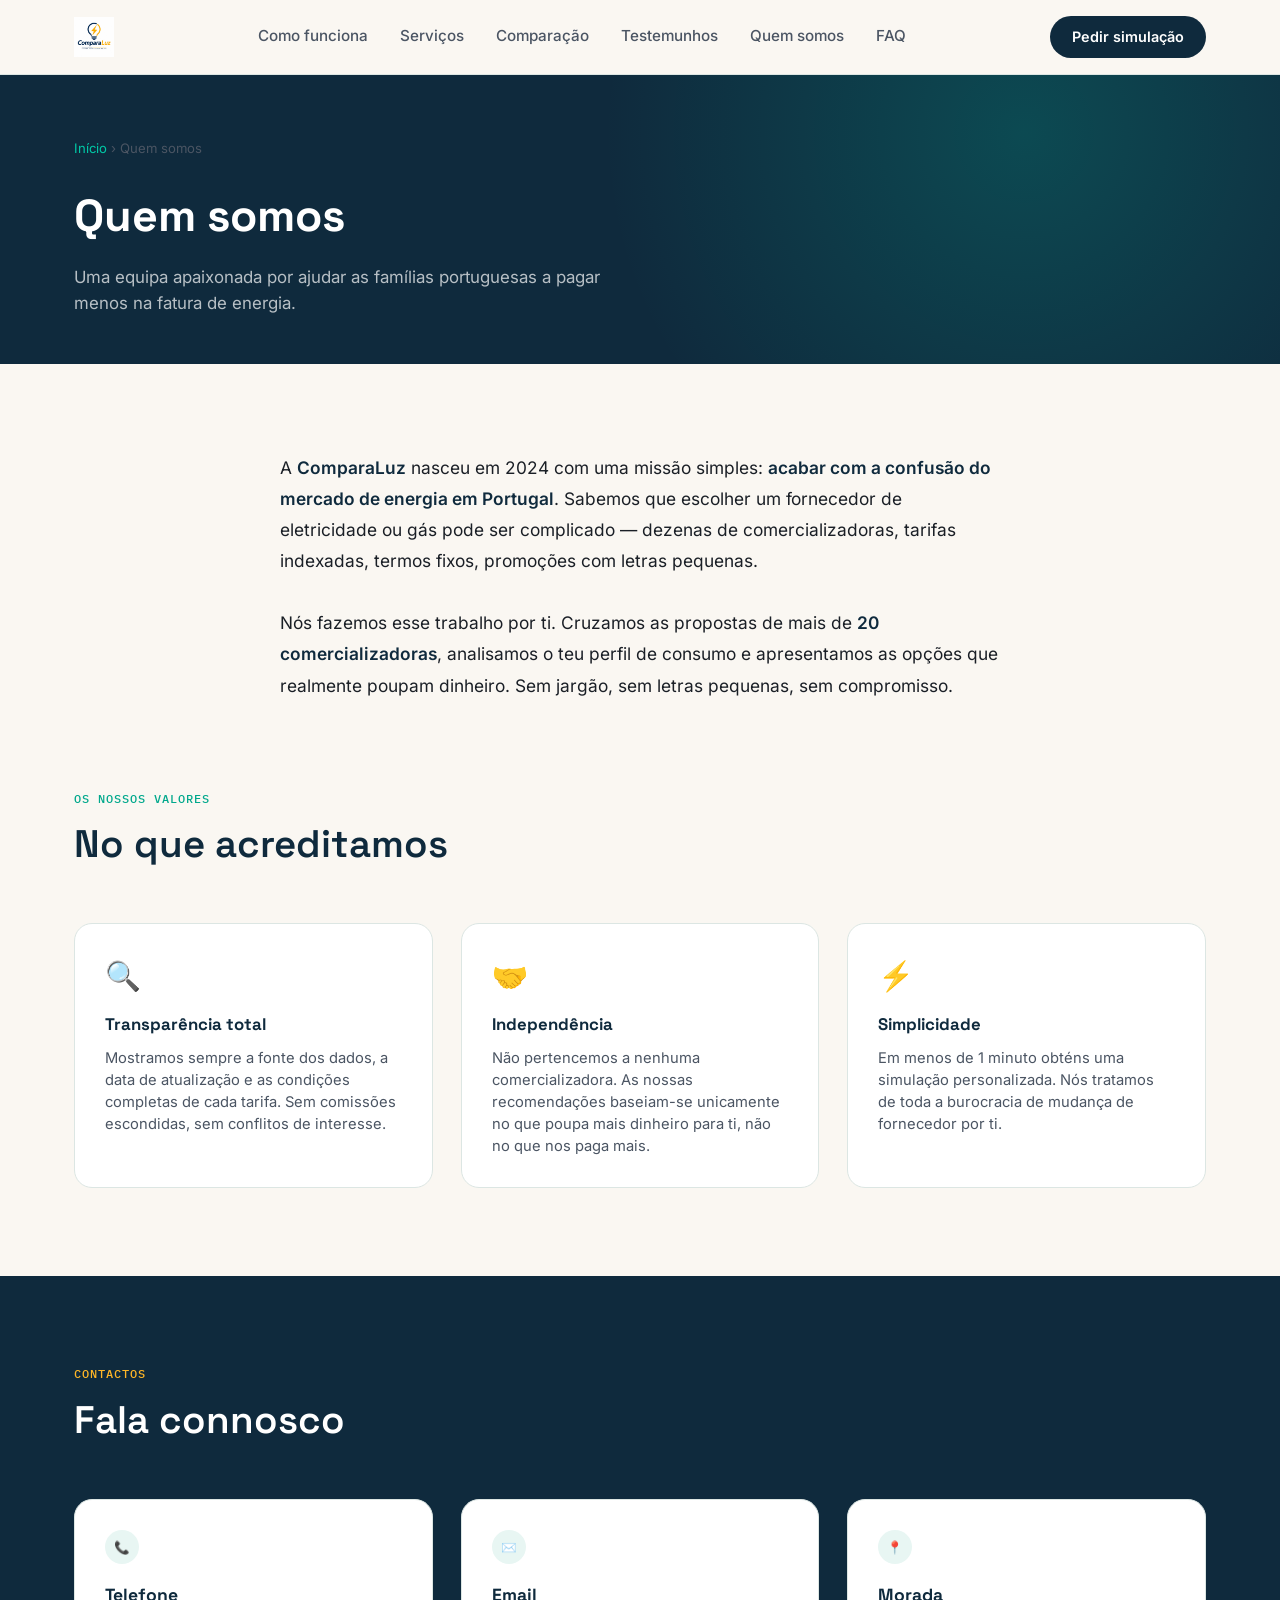
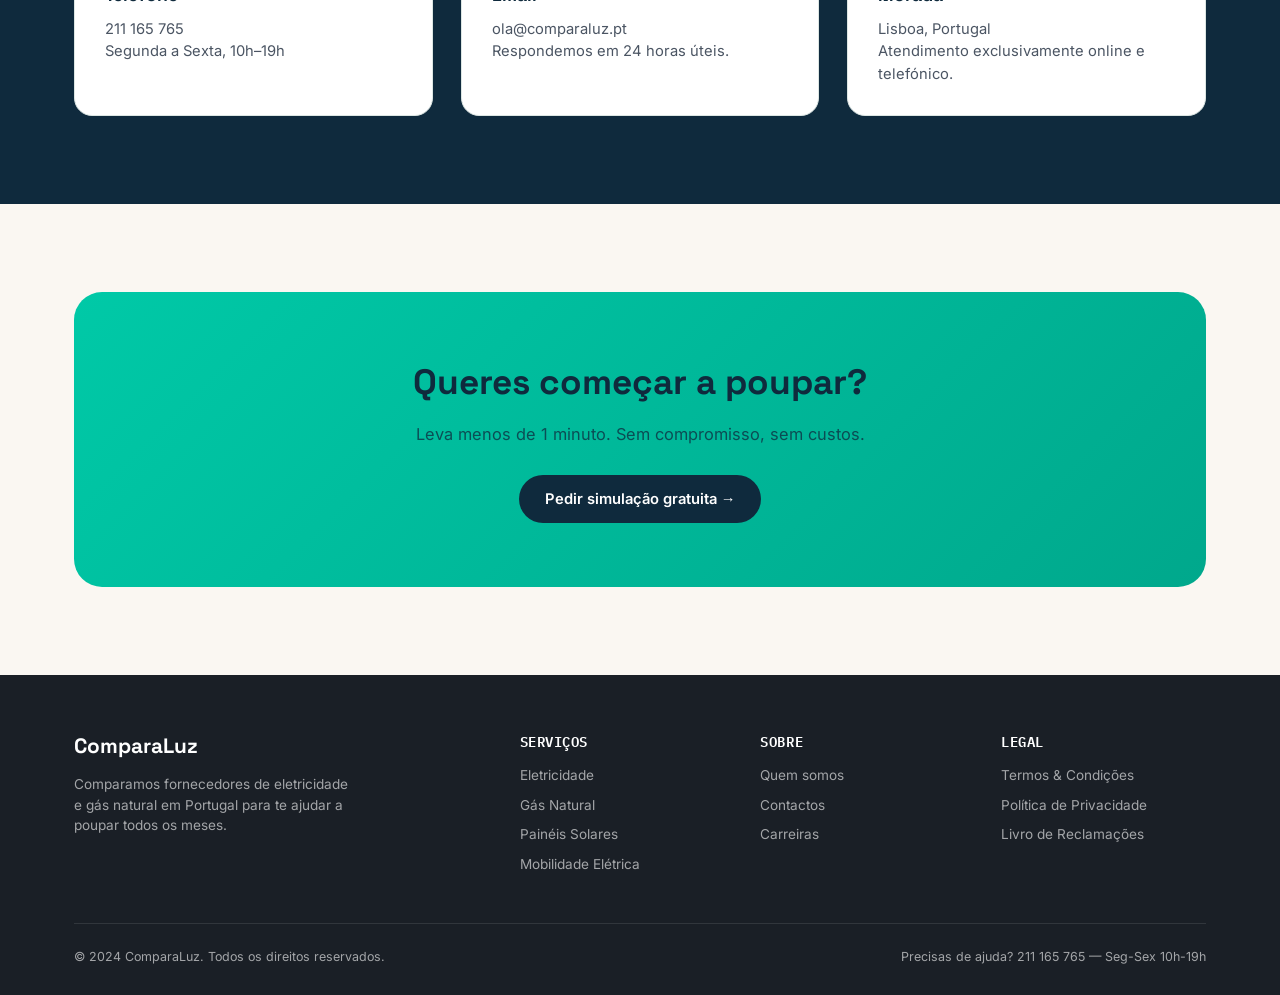
==== commit bbe11ae7: "responsividade telemovel" ====
--- a/paginas/aboutme.html
+++ b/paginas/aboutme.html
@@ -51,9 +51,8 @@
 }
 </script>
 
-<link rel="preconnect" href="https://fonts.googleapis.com">
-<link rel="preconnect" href="https://fonts.gstatic.com" crossorigin>
-<link rel="stylesheet" href="https://fonts.googleapis.com/css2?family=Space+Grotesk:wght@500;600;700&family=Inter:wght@400;500;600&family=IBM+Plex+Mono:wght@500&display=swap">
+<link rel="preload" href="/fonts/SpaceGrotesk-600.woff2" as="font" type="font/woff2" crossorigin>
+<link rel="preload" href="/fonts/Inter-400.woff2" as="font" type="font/woff2" crossorigin>
 <link rel="stylesheet" href="/css/style.css">
 <script src="/js/script.js" defer></script>
 <meta name="theme-color" content="#0F2A3D">
@@ -81,7 +80,7 @@
 
 <header>
   <div class="header-inner">
-    <a href="/" class="logo"><span class="dot"></span> ComparaLuz</a>
+    <a href="/" class="logo"><img src="/imagens/logo.webp" alt="ComparaLuz" width="160" height="160"></a>
     <nav class="nav-links" id="navLinks">
       <a href="/#como-funciona">Como funciona</a>
       <a href="/paginas/Servicos.html">Serviços</a>
@@ -161,12 +160,12 @@
       <div class="step-card">
         <div class="step-num">✉️</div>
         <h3>Email</h3>
-        <p>contacto@comparaluz.pt<br>Respondemos em 24 horas úteis.</p>
+        <p>ola@comparaluz.pt<br>Respondemos em 24 horas úteis.</p>
       </div>
       <div class="step-card">
         <div class="step-num">📍</div>
         <h3>Morada</h3>
-        <p>Porto, Portugal<br>Atendimento exclusivamente online e telefónico.</p>
+        <p>Lisboa, Portugal<br>Atendimento exclusivamente online e telefónico.</p>
       </div>
     </div>
   </div>
@@ -192,7 +191,7 @@
         <p style="max-width:280px; font-size:0.85rem;">Comparamos fornecedores de eletricidade e gás natural em Portugal para te ajudar a poupar todos os meses.</p>
       </div>
       <div>
-        <h4>Serviços</h4>
+        <h3>Serviços</h3>
         <ul>
           <li><a href="/paginas/Servicos.html">Eletricidade</a></li>
           <li><a href="/paginas/Servicos.html">Gás Natural</a></li>
@@ -201,7 +200,7 @@
         </ul>
       </div>
       <div>
-        <h4>Sobre</h4>
+        <h3>Sobre</h3>
         <ul>
           <li><a href="/paginas/aboutme.html">Quem somos</a></li>
           <li><a href="/paginas/aboutme.html">Contactos</a></li>
@@ -209,7 +208,7 @@
         </ul>
       </div>
       <div>
-        <h4>Legal</h4>
+        <h3>Legal</h3>
         <ul>
           <li><a href="#">Termos &amp; Condições</a></li>
           <li><a href="#">Política de Privacidade</a></li>
--- a/css/style.css
+++ b/css/style.css
@@ -16,6 +16,39 @@
     --font-mono:'IBM Plex Mono', monospace;
   }
 
+  @font-face{
+    font-family:'Space Grotesk'; font-style:normal; font-weight:500;
+    font-display:swap; src:url('/fonts/SpaceGrotesk-500.woff2') format('woff2');
+  }
+  @font-face{
+    font-family:'Space Grotesk'; font-style:normal; font-weight:600;
+    font-display:swap; src:url('/fonts/SpaceGrotesk-600.woff2') format('woff2');
+  }
+  @font-face{
+    font-family:'Space Grotesk'; font-style:normal; font-weight:700;
+    font-display:swap; src:url('/fonts/SpaceGrotesk-700.woff2') format('woff2');
+  }
+  @font-face{
+    font-family:'Inter'; font-style:normal; font-weight:400;
+    font-display:swap; src:url('/fonts/Inter-400.woff2') format('woff2');
+  }
+  @font-face{
+    font-family:'Inter'; font-style:normal; font-weight:500;
+    font-display:swap; src:url('/fonts/Inter-500.woff2') format('woff2');
+  }
+  @font-face{
+    font-family:'Inter'; font-style:normal; font-weight:600;
+    font-display:swap; src:url('/fonts/Inter-600.woff2') format('woff2');
+  }
+  @font-face{
+    font-family:'IBM Plex Mono'; font-style:normal; font-weight:500;
+    font-display:swap; src:url('/fonts/PlexMono-500.woff2') format('woff2');
+  }
+  @font-face{
+    font-family:'IBM Plex Mono'; font-style:normal; font-weight:600;
+    font-display:swap; src:url('/fonts/PlexMono-600.woff2') format('woff2');
+  }
+
   *{box-sizing:border-box; margin:0; padding:0;}
   html{scroll-behavior:smooth;}
   body{
@@ -47,6 +80,7 @@
     font-family:var(--font-display); font-weight:700; font-size:1.3rem;
     display:flex; align-items:center; gap:8px; color:var(--navy);
   }
+  .logo img{height:40px; width:auto; display:block;}
   .logo .dot{width:10px; height:10px; border-radius:50%; background:var(--amber); box-shadow:0 0 0 4px rgba(255,182,39,0.25);}
   .nav-links{display:flex; gap:32px; font-size:0.95rem; font-weight:500; color:var(--ink-soft);}
   .nav-links a:hover{color:var(--navy);}
@@ -227,7 +261,7 @@
   }
   .logos-row{
     display:flex; justify-content:center; align-items:center; gap:44px; flex-wrap:wrap;
-    font-family:var(--font-display); font-weight:700; font-size:1.1rem; color:#9AA7AE;
+    font-family:var(--font-display); font-weight:700; font-size:1.1rem; color:#5B6670;
   }
 
   /* ===== How it works ===== */
@@ -322,7 +356,7 @@
   .footer-grid{display:grid; grid-template-columns:2fr 1fr 1fr 1fr; gap:36px; margin-bottom:40px;}
   @media(max-width:760px){.footer-grid{grid-template-columns:1fr 1fr;}}
   @media(max-width:480px){.footer-grid{grid-template-columns:1fr;}}
-  .footer-grid h4{color:white; font-size:0.85rem; margin-bottom:14px; font-family:var(--font-mono); letter-spacing:0.04em; text-transform:uppercase;}
+  .footer-grid h3{color:white; font-size:0.85rem; margin-bottom:14px; font-family:var(--font-mono); letter-spacing:0.04em; text-transform:uppercase;}
   .footer-grid ul li{margin-bottom:9px;}
   .footer-grid ul li a:hover{color:white;}
   .footer-logo{font-family:var(--font-display); font-weight:700; font-size:1.3rem; color:white; margin-bottom:12px;}
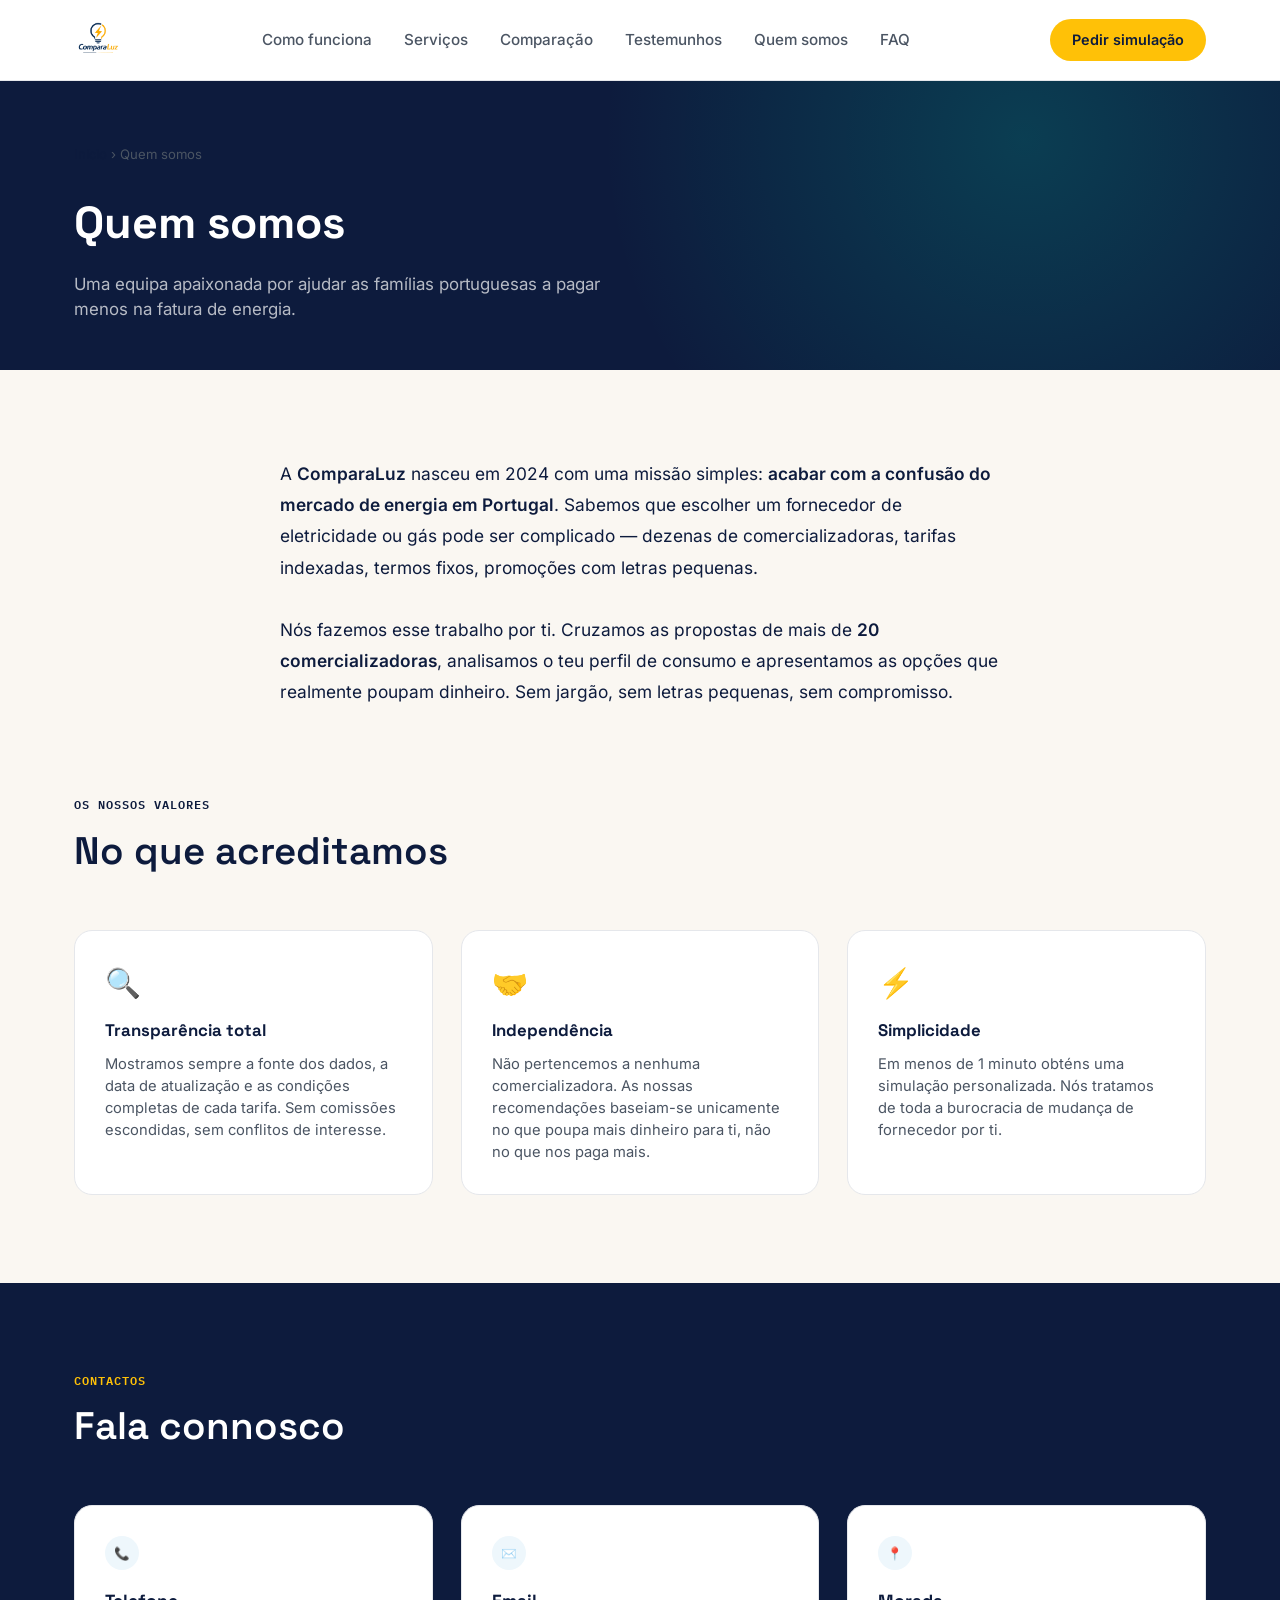
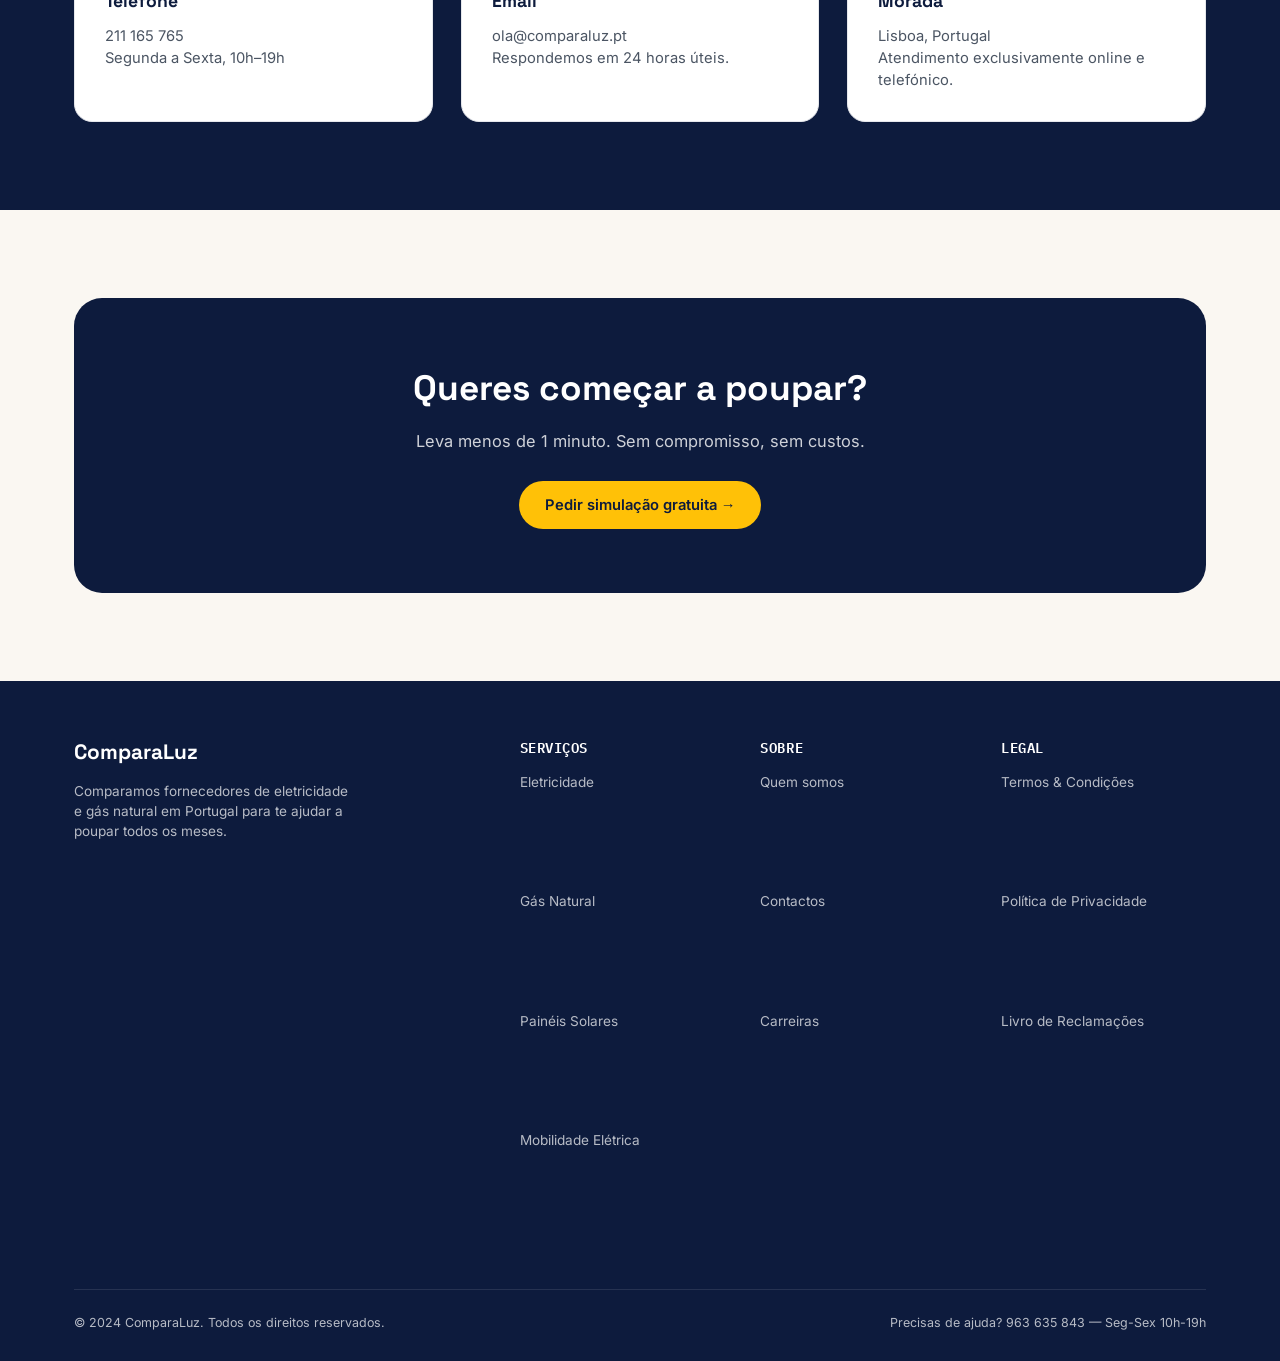
==== commit 755e557e: "telefone 1" ====
--- a/paginas/aboutme.html
+++ b/paginas/aboutme.html
@@ -218,7 +218,7 @@
     </div>
     <div class="footer-bottom">
       <span>© 2024 ComparaLuz. Todos os direitos reservados.</span>
-      <span>Precisas de ajuda? 211 165 765 — Seg-Sex 10h-19h</span>
+      <span>Precisas de ajuda? 963 635 843 — Seg-Sex 10h-19h</span>
     </div>
   </div>
 </footer>
--- a/css/style.css
+++ b/css/style.css
@@ -1,376 +1,390 @@
-  :root{
-    --navy:#0F2A3D;
-    --navy-2:#143447;
-    --teal:#00C9A7;
-    --teal-dark:#00A88C;
-    --amber:#FFB627;
-    --cream:#FAF7F2;
-    --mint:#E8F6F3;
-    --ink:#1A1F26;
-    --ink-soft:#4B5563;
-    --line:#DCE6E3;
-    --radius:18px;
-    --shadow:0 20px 50px -20px rgba(15,42,61,0.35);
-    --font-display:'Space Grotesk', sans-serif;
-    --font-body:'Inter', sans-serif;
-    --font-mono:'IBM Plex Mono', monospace;
+:root {
+  /* ===== PALETA OFICIAL COMPARALUZ ===== */
+  --navy: #0D1B3D;        /* Azul Confiança (Principal) */
+  --amber: #FFC107;       /* Amarelo Energia (Destaques e CTAs) */
+  --amber-hover: #e0a800; /* Amarelo ligeiramente mais escuro para Hover */
+  --navy-2: #162954;      /* Variação de azul para cards e fundos secundários */
+  
+  /* Cores Neutras de Apoio */
+  --cream: #FAF7F2;       /* Fundo suave / geral */
+  --mint: #eef7fc;        /* Fundo de cards/testemunhos (Azul ultra suave) */
+  --ink: #0D1B3D;         /* Texto principal */
+  --ink-soft: #4B5563;    /* Texto secundário (leitura confortável) */
+  --line: #E5E7EB;        /* Linhas de divisão e bordas refinadas */
+  
+  /* Outros */
+  --teal: #0D1B3D;        /* Mantido conforme seu mapeamento */
+  --teal-dark: #124e8a;   /* Mantido conforme seu mapeamento */
+  --radius: 18px;
+  --shadow: 0 20px 50px -20px rgba(13, 27, 61, 0.25);
+  
+  /* Tipografia */
+  --font-display: 'Space Grotesk', sans-serif;
+  --font-body: 'Inter', sans-serif;
+  --font-mono: 'IBM Plex Mono', monospace;
+}
+
+/* ===== FONTS LOCAL (PageSpeed Otimizado) ===== */
+@font-face{
+  font-family:'Space Grotesk'; font-style:normal; font-weight:500;
+  font-display:swap; src:url('/fonts/SpaceGrotesk-500.woff2') format('woff2');
+}
+@font-face{
+  font-family:'Space Grotesk'; font-style:normal; font-weight:600;
+  font-display:swap; src:url('/fonts/SpaceGrotesk-600.woff2') format('woff2');
+}
+@font-face{
+  font-family:'Space Grotesk'; font-style:normal; font-weight:700;
+  font-display:swap; src:url('/fonts/SpaceGrotesk-700.woff2') format('woff2');
+}
+@font-face{
+  font-family:'Inter'; font-style:normal; font-weight:400;
+  font-display:swap; src:url('/fonts/Inter-400.woff2') format('woff2');
+}
+@font-face{
+  font-family:'Inter'; font-style:normal; font-weight:500;
+  font-display:swap; src:url('/fonts/Inter-500.woff2') format('woff2');
+}
+@font-face{
+  font-family:'Inter'; font-style:normal; font-weight:600;
+  font-display:swap; src:url('/fonts/Inter-600.woff2') format('woff2');
+}
+@font-face{
+  font-family:'IBM Plex Mono'; font-style:normal; font-weight:500;
+  font-display:swap; src:url('/fonts/PlexMono-500.woff2') format('woff2');
+}
+@font-face{
+  font-family:'IBM Plex Mono'; font-style:normal; font-weight:600;
+  font-display:swap; src:url('/fonts/PlexMono-600.woff2') format('woff2');
+}
+
+/* ===== RESET E BASE ===== */
+*{box-sizing:border-box; margin:0; padding:0;}
+html{scroll-behavior:smooth;}
+body{
+  font-family:var(--font-body);
+  color:var(--ink);
+  background:var(--cream);
+  line-height:1.5;
+  -webkit-font-smoothing:antialiased;
+}
+img,svg{display:block; max-width:100%;}
+a{color:inherit; text-decoration:none;}
+button{font-family:inherit; cursor:pointer; border:none;}
+ul{list-style:none;}
+
+.wrap{max-width:1180px; margin:0 auto; padding:0 24px;}
+
+/* ===== HEADER ===== */
+header{
+  position:sticky; top:0; z-index:50;
+  background:rgba(255, 255, 255, 0.95);
+  backdrop-filter:blur(10px);
+  border-bottom:1px solid var(--line);
+}
+.header-inner{
+  display:flex; align-items:center; justify-content:space-between;
+  padding:16px 24px; max-width:1180px; margin:0 auto; position:relative;
+}
+.logo{
+  font-family:var(--font-display); font-weight:700; font-size:1.4rem;
+  display:flex; align-items:center; gap:8px; color:var(--navy);
+}
+.logo img{
+  height:48px; /* Corrigido de 100px;px */
+  width:auto; 
+  display:block;
+}
+.logo .dot{
+  width:10px; height:10px; border-radius:50%; 
+  background:var(--amber); 
+  box-shadow:0 0 0 4px rgba(255, 193, 7, 0.25);
+}
+.nav-links{display:flex; gap:32px; font-size:0.95rem; font-weight:500; color:var(--ink-soft);}
+.nav-links a:hover{color:var(--navy);}
+.header-cta{
+  background:var(--amber); color:var(--navy); padding:10px 22px;
+  border-radius:999px; font-weight:700; font-size:0.9rem;
+  transition:all .2s ease;
+}
+.header-cta:hover{background:var(--amber-hover); transform:translateY(-1px);}
+.nav-toggle{display:none; background:none; font-size:1.5rem; color:var(--navy); padding:4px 8px; line-height:1;}
+
+@media (max-width:860px){
+  .nav-toggle{display:block;}
+  .nav-links{
+    display:none;
+    position:absolute; top:100%; left:0; right:0;
+    background:#ffffff; border-bottom:1px solid var(--line);
+    flex-direction:column; gap:0; padding:8px 24px 16px;
+    box-shadow:0 12px 24px -12px rgba(13,27,61,0.2);
   }
-
-  @font-face{
-    font-family:'Space Grotesk'; font-style:normal; font-weight:500;
-    font-display:swap; src:url('/fonts/SpaceGrotesk-500.woff2') format('woff2');
-  }
-  @font-face{
-    font-family:'Space Grotesk'; font-style:normal; font-weight:600;
-    font-display:swap; src:url('/fonts/SpaceGrotesk-600.woff2') format('woff2');
-  }
-  @font-face{
-    font-family:'Space Grotesk'; font-style:normal; font-weight:700;
-    font-display:swap; src:url('/fonts/SpaceGrotesk-700.woff2') format('woff2');
-  }
-  @font-face{
-    font-family:'Inter'; font-style:normal; font-weight:400;
-    font-display:swap; src:url('/fonts/Inter-400.woff2') format('woff2');
-  }
-  @font-face{
-    font-family:'Inter'; font-style:normal; font-weight:500;
-    font-display:swap; src:url('/fonts/Inter-500.woff2') format('woff2');
-  }
-  @font-face{
-    font-family:'Inter'; font-style:normal; font-weight:600;
-    font-display:swap; src:url('/fonts/Inter-600.woff2') format('woff2');
-  }
-  @font-face{
-    font-family:'IBM Plex Mono'; font-style:normal; font-weight:500;
-    font-display:swap; src:url('/fonts/PlexMono-500.woff2') format('woff2');
-  }
-  @font-face{
-    font-family:'IBM Plex Mono'; font-style:normal; font-weight:600;
-    font-display:swap; src:url('/fonts/PlexMono-600.woff2') format('woff2');
-  }
-
-  *{box-sizing:border-box; margin:0; padding:0;}
-  html{scroll-behavior:smooth;}
-  body{
-    font-family:var(--font-body);
-    color:var(--ink);
-    background:var(--cream);
-    line-height:1.5;
-    -webkit-font-smoothing:antialiased;
-  }
-  img,svg{display:block; max-width:100%;}
-  a{color:inherit; text-decoration:none;}
-  button{font-family:inherit; cursor:pointer; border:none;}
-  ul{list-style:none;}
-
-  .wrap{max-width:1180px; margin:0 auto; padding:0 24px;}
-
-  /* ===== Header ===== */
-  header{
-    position:sticky; top:0; z-index:50;
-    background:rgba(250,247,242,0.92);
-    backdrop-filter:blur(10px);
-    border-bottom:1px solid var(--line);
-  }
-  .header-inner{
-    display:flex; align-items:center; justify-content:space-between;
-    padding:16px 24px; max-width:1180px; margin:0 auto;
-  }
-  .logo{
-    font-family:var(--font-display); font-weight:700; font-size:1.3rem;
-    display:flex; align-items:center; gap:8px; color:var(--navy);
-  }
-  .logo img{height:40px; width:auto; display:block;}
-  .logo .dot{width:10px; height:10px; border-radius:50%; background:var(--amber); box-shadow:0 0 0 4px rgba(255,182,39,0.25);}
-  .nav-links{display:flex; gap:32px; font-size:0.95rem; font-weight:500; color:var(--ink-soft);}
-  .nav-links a:hover{color:var(--navy);}
-  .header-cta{
-    background:var(--navy); color:white; padding:10px 22px;
-    border-radius:999px; font-weight:600; font-size:0.9rem;
-    transition:background .2s ease;
-  }
-  .header-cta:hover{background:var(--teal-dark);}
-  .nav-toggle{display:none; background:none; font-size:1.5rem; color:var(--navy); padding:4px 8px; line-height:1;}
-
-  @media (max-width:860px){
-    .nav-toggle{display:block;}
-    .nav-links{
-      display:none;
-      position:absolute; top:100%; left:0; right:0;
-      background:var(--cream); border-bottom:1px solid var(--line);
-      flex-direction:column; gap:0; padding:8px 24px 16px;
-      box-shadow:0 12px 24px -12px rgba(15,42,61,0.25);
-    }
-    .nav-links.open{display:flex;}
-    .nav-links a{padding:12px 0; border-bottom:1px solid var(--line);}
-    .nav-links a:last-child{border-bottom:none;}
-  }
-  @media (max-width:480px){
-    .header-cta{padding:9px 14px; font-size:0.82rem;}
-  }
-  .header-inner{position:relative;}
-
-  /* ===== Hero ===== */
-  .hero{
-    background:var(--navy);
-    position:relative;
-    overflow:hidden;
-    padding:72px 0 100px;
-  }
-  .hero::before{
-    content:'';
-    position:absolute; inset:0;
-    background:
-      radial-gradient(circle at 85% 15%, rgba(0,201,167,0.25), transparent 45%),
-      radial-gradient(circle at 10% 90%, rgba(255,182,39,0.18), transparent 40%);
-    pointer-events:none;
-  }
-  .hero-grid{
-    position:relative; z-index:2;
-    display:grid; grid-template-columns:1.05fr 0.95fr; gap:56px; align-items:center;
-  }
-  @media (max-width:920px){
-    .hero-grid{grid-template-columns:1fr; gap:48px;}
-  }
-  .eyebrow{
-    display:inline-flex; align-items:center; gap:8px;
-    font-family:var(--font-mono); font-size:0.78rem; letter-spacing:0.08em; text-transform:uppercase;
-    color:var(--teal); background:rgba(0,201,167,0.12);
-    border:1px solid rgba(0,201,167,0.35);
-    padding:6px 14px; border-radius:999px; margin-bottom:24px;
-  }
-  .hero h1{
-    font-family:var(--font-display); color:white;
-    font-size:clamp(2.3rem, 4.4vw, 3.4rem);
-    line-height:1.08; font-weight:600; letter-spacing:-0.01em;
-    margin-bottom:20px;
-  }
-  .hero h1 span{color:var(--teal);}
-  .hero p.lead{
-    color:rgba(255,255,255,0.72); font-size:1.08rem; max-width:480px; margin-bottom:32px;
-  }
-  .hero-stats{display:flex; gap:36px; flex-wrap:wrap;}
-  .stat .num{
-    font-family:var(--font-display); font-size:1.9rem; color:white; font-weight:600;
-  }
-  .stat .num em{color:var(--amber); font-style:normal;}
-  .stat .label{font-size:0.82rem; color:rgba(255,255,255,0.55); margin-top:2px;}
-
-  /* ===== Lead form card ===== */
-  .form-card{
-    background:white;
-    border-radius:var(--radius);
-    box-shadow:var(--shadow);
-    padding:32px;
-    position:relative;
-    z-index:3;
-  }
-  .form-head{display:flex; align-items:center; gap:16px; margin-bottom:22px;}
-  .gauge{width:64px; height:64px; flex-shrink:0;}
-  .form-head h2{font-family:var(--font-display); font-size:1.2rem; color:var(--navy);}
-  .form-head p{font-size:0.85rem; color:var(--ink-soft); margin-top:2px;}
-
-  .progress-track{
-    display:flex; gap:6px; margin-bottom:26px;
-  }
-  .progress-track i{
-    flex:1; height:4px; border-radius:4px; background:var(--line);
-    transition:background .3s ease;
-  }
-  .progress-track i.active{background:var(--teal);}
-
-  .step{display:none; animation:fade .35s ease;}
-  .step.active{display:block;}
-  @keyframes fade{from{opacity:0; transform:translateY(6px);} to{opacity:1; transform:translateY(0);}}
-
-  .step-label{
-    font-family:var(--font-mono); font-size:0.72rem; letter-spacing:0.06em; text-transform:uppercase;
-    color:var(--teal-dark); margin-bottom:6px; display:block;
-  }
-  .step h3{font-size:1.15rem; color:var(--navy); margin-bottom:18px; font-weight:600;}
-
-  .option-grid{display:grid; grid-template-columns:1fr 1fr; gap:10px; margin-bottom:6px;}
-  .option-grid.three{grid-template-columns:1fr 1fr 1fr;}
-  @media(max-width:420px){.option-grid.three{grid-template-columns:1fr;}}
-
-  .option-card{
-    border:1.5px solid var(--line); border-radius:12px; padding:14px 12px;
-    text-align:center; font-size:0.88rem; font-weight:600; color:var(--ink-soft);
-    transition:all .15s ease; background:var(--cream);
-  }
-  .option-card:hover{border-color:var(--teal);}
-  .option-card.selected{
-    border-color:var(--teal); background:var(--mint); color:var(--navy);
-  }
-  .option-card .icon{font-size:1.5rem; display:block; margin-bottom:6px;}
-
-  .field{margin-bottom:16px;}
-  .field label{
-    display:block; font-size:0.85rem; font-weight:600; color:var(--navy); margin-bottom:6px;
-  }
-  .field input, .field select{
-    width:100%; padding:12px 14px; border:1.5px solid var(--line); border-radius:10px;
-    font-size:0.95rem; font-family:inherit; color:var(--ink); background:white;
-    transition:border-color .15s ease;
-  }
-  .field input:focus, .field select:focus{
-    outline:none; border-color:var(--teal);
-  }
-  .field-row{display:grid; grid-template-columns:1fr 1fr; gap:12px;}
-  @media(max-width:420px){.field-row{grid-template-columns:1fr;}}
-
-  .checkbox-row{
-    display:flex; align-items:flex-start; gap:10px; font-size:0.8rem; color:var(--ink-soft); margin:14px 0 20px;
-  }
-  .checkbox-row input{margin-top:3px; accent-color:var(--teal);}
-  .checkbox-row a{color:var(--teal-dark); text-decoration:underline;}
-
-  .step-nav{display:flex; justify-content:space-between; align-items:center; gap:12px; margin-top:8px;}
-  .btn{
-    padding:13px 26px; border-radius:999px; font-weight:600; font-size:0.92rem;
-    transition:all .18s ease; display:inline-flex; align-items:center; gap:8px;
-  }
-  .btn-primary{background:var(--teal); color:var(--navy);}
-  .btn-primary:hover{background:var(--teal-dark); color:white; transform:translateY(-1px);}
-  .btn-primary:disabled{opacity:0.45; cursor:not-allowed; transform:none;}
-  .btn-ghost{background:transparent; color:var(--ink-soft); font-weight:500;}
-  .btn-ghost:hover{color:var(--navy);}
-  .btn-full{width:100%; justify-content:center;}
-
-  .success-box{display:none; text-align:center; padding:20px 0;}
-  .success-box.active{display:block;}
-  .success-box .check{
-    width:60px; height:60px; border-radius:50%; background:var(--mint);
-    display:flex; align-items:center; justify-content:center; margin:0 auto 18px;
-    color:var(--teal-dark); font-size:1.8rem;
-  }
-  .success-box h3{font-family:var(--font-display); color:var(--navy); margin-bottom:8px;}
-  .success-box p{color:var(--ink-soft); font-size:0.92rem;}
-
-  .trust-row{
-    display:flex; align-items:center; gap:10px; margin-top:18px; padding-top:18px;
-    border-top:1px solid var(--line); font-size:0.78rem; color:var(--ink-soft);
-  }
-  .trust-row .tick{color:var(--teal-dark); font-weight:700;}
-
-  /* ===== Logos strip ===== */
-  .logos-section{padding:48px 0; background:white; border-bottom:1px solid var(--line);}
-  .logos-section p{
-    text-align:center; font-size:0.85rem; color:var(--ink-soft); margin-bottom:28px;
-    font-family:var(--font-mono); letter-spacing:0.04em; text-transform:uppercase;
-  }
-  .logos-row{
-    display:flex; justify-content:center; align-items:center; gap:44px; flex-wrap:wrap;
-    font-family:var(--font-display); font-weight:700; font-size:1.1rem; color:#5B6670;
-  }
-
-  /* ===== How it works ===== */
-  .section{padding:88px 0;}
-  .section-head{max-width:600px; margin-bottom:56px;}
-  .section-head .eyebrow-lite{
-    font-family:var(--font-mono); font-size:0.78rem; text-transform:uppercase; letter-spacing:0.08em;
-    color:var(--teal-dark); margin-bottom:14px; display:block;
-  }
-  .section-head h2{
-    font-family:var(--font-display); font-size:clamp(1.8rem,3vw,2.4rem); color:var(--navy);
-    font-weight:600; line-height:1.2;
-  }
-  .section-head p{color:var(--ink-soft); margin-top:14px; font-size:1.02rem;}
-
-  .steps-grid{display:grid; grid-template-columns:repeat(3,1fr); gap:28px;}
-  @media(max-width:860px){.steps-grid{grid-template-columns:1fr;}}
-  .step-card{
-    background:white; border:1px solid var(--line); border-radius:var(--radius); padding:30px;
-    position:relative;
-  }
-  .step-card .step-num{
-    font-family:var(--font-mono); font-size:0.78rem; color:var(--teal-dark);
-    background:var(--mint); width:34px; height:34px; border-radius:50%;
-    display:flex; align-items:center; justify-content:center; font-weight:700; margin-bottom:18px;
-  }
-  .step-card h3{font-family:var(--font-display); font-size:1.1rem; color:var(--navy); margin-bottom:10px;}
-  .step-card p{color:var(--ink-soft); font-size:0.92rem;}
-
-  /* ===== Comparison table ===== */
-  .table-section{background:var(--navy); padding:88px 0; color:white;}
-  .table-section .section-head h2{color:white;}
-  .table-section .section-head p{color:rgba(255,255,255,0.65);}
-  .table-section .eyebrow-lite{color:var(--amber);}
-  .compare-table{
-    width:100%; border-collapse:collapse; background:rgba(255,255,255,0.04);
-    border-radius:14px; overflow:hidden; font-size:0.92rem;
-  }
-  .compare-table th, .compare-table td{
-    padding:16px 18px; text-align:left; border-bottom:1px solid rgba(255,255,255,0.08);
-  }
-  .compare-table th{
-    font-family:var(--font-mono); font-size:0.74rem; text-transform:uppercase; letter-spacing:0.05em;
-    color:rgba(255,255,255,0.5); font-weight:500;
-  }
-  .compare-table td{color:rgba(255,255,255,0.88);}
-  .compare-table tr:last-child td{border-bottom:none;}
-  .compare-table .tag{
-    font-family:var(--font-mono); color:var(--teal); font-weight:600;
-  }
-  .table-wrap{overflow-x:auto; -webkit-overflow-scrolling:touch;}
-  .table-note{font-size:0.78rem; color:rgba(255,255,255,0.45); margin-top:14px;}
-
-  /* ===== Testimonials ===== */
-  .testi-grid{display:grid; grid-template-columns:repeat(3,1fr); gap:24px;}
-  @media(max-width:860px){.testi-grid{grid-template-columns:1fr;}}
-  .testi-card{
-    background:var(--mint); border-radius:var(--radius); padding:28px;
-  }
-  .testi-card p{font-size:0.93rem; color:var(--ink); margin-bottom:18px;}
-  .testi-name{font-weight:700; font-size:0.88rem; color:var(--navy);}
-  .testi-source{font-size:0.78rem; color:var(--ink-soft);}
-  .stars{color:var(--amber); margin-bottom:12px; font-size:0.9rem;}
-
-  /* ===== FAQ ===== */
-  .faq-item{border-bottom:1px solid var(--line);}
-  .faq-q{
-    width:100%; text-align:left; background:none; padding:20px 0;
-    display:flex; justify-content:space-between; align-items:center;
-    font-weight:600; color:var(--navy); font-size:1rem;
-  }
-  .faq-q .plus{font-size:1.3rem; color:var(--teal-dark); transition:transform .2s ease;}
-  .faq-item.open .plus{transform:rotate(45deg);}
-  .faq-a{display:none; padding-bottom:20px; color:var(--ink-soft); font-size:0.92rem; max-width:760px;}
-  .faq-item.open .faq-a{display:block;}
-
-  /* ===== Final CTA ===== */
-  .final-cta{
-    background:linear-gradient(135deg, var(--teal) 0%, var(--teal-dark) 100%);
-    border-radius:28px; padding:64px 48px; text-align:center; position:relative; overflow:hidden;
-  }
-  .final-cta h2{
-    font-family:var(--font-display); color:var(--navy); font-size:clamp(1.6rem,3vw,2.2rem); margin-bottom:14px;
-  }
-  .final-cta p{color:rgba(15,42,61,0.75); margin-bottom:28px; font-size:1.02rem;}
-  .final-cta .btn-primary{background:var(--navy); color:white;}
-  .final-cta .btn-primary:hover{background:#091c28;}
-  @media(max-width:600px){.final-cta{padding:48px 24px;}}
-
-  /* ===== Footer ===== */
-  footer{background:var(--ink); color:rgba(255,255,255,0.6); padding:56px 0 28px; font-size:0.85rem;}
-  .footer-grid{display:grid; grid-template-columns:2fr 1fr 1fr 1fr; gap:36px; margin-bottom:40px;}
-  @media(max-width:760px){.footer-grid{grid-template-columns:1fr 1fr;}}
-  @media(max-width:480px){.footer-grid{grid-template-columns:1fr;}}
-  .footer-grid h3{color:white; font-size:0.85rem; margin-bottom:14px; font-family:var(--font-mono); letter-spacing:0.04em; text-transform:uppercase;}
-  .footer-grid ul li{margin-bottom:9px;}
-  .footer-grid ul li a:hover{color:white;}
-  .footer-logo{font-family:var(--font-display); font-weight:700; font-size:1.3rem; color:white; margin-bottom:12px;}
-  .footer-bottom{
-    border-top:1px solid rgba(255,255,255,0.1); padding-top:24px;
-    display:flex; justify-content:space-between; flex-wrap:wrap; gap:12px; font-size:0.78rem;
-  }
-
-  /* Reduced motion */
-  @media (prefers-reduced-motion: reduce){
-    *{animation:none !important; transition:none !important;}
-  }
-
-  /* Focus visibility */
-  a:focus-visible, button:focus-visible, input:focus-visible, select:focus-visible{
-    outline:2px solid var(--amber); outline-offset:2px;
-  }+  .nav-links.open{display:flex;}
+  .nav-links a{padding:12px 0; border-bottom:1px solid var(--line);}
+  .nav-links a:last-child{border-bottom:none;}
+}
+@media (max-width:480px){
+  .header-cta{padding:9px 14px; font-size:0.82rem;}
+}
+
+/* ===== HERO SECTION ===== */
+.hero{
+  background:var(--navy);
+  position:relative;
+  overflow:hidden;
+  padding:72px 0 100px;
+}
+.hero::before{
+  content:'';
+  position:absolute; inset:0;
+  background:
+    radial-gradient(circle at 85% 15%, rgba(255, 193, 7, 0.15), transparent 45%),
+    radial-gradient(circle at 10% 90%, rgba(22, 41, 84, 0.5), transparent 40%);
+  pointer-events:none;
+}
+.hero-grid{
+  position:relative; z-index:2;
+  display:grid; grid-template-columns:1.05fr 0.95fr; gap:56px; align-items:center;
+}
+@media (max-width:920px){
+  .hero-grid{grid-template-columns:1fr; gap:48px;}
+}
+.eyebrow{
+  display:inline-flex; align-items:center; gap:8px;
+  font-family:var(--font-mono); font-size:0.78rem; letter-spacing:0.08em; text-transform:uppercase;
+  color:var(--amber); background:rgba(255, 193, 7, 0.12);
+  border:1px solid rgba(255, 193, 7, 0.3);
+  padding:6px 14px; border-radius:999px; margin-bottom:24px;
+}
+.hero h1{
+  font-family:var(--font-display); color:#ffffff;
+  font-size:clamp(2.3rem, 4.4vw, 3.4rem);
+  line-height:1.08; font-weight:600; letter-spacing:-0.01em;
+  margin-bottom:20px;
+}
+.hero h1 span{color:var(--amber);}
+.hero p.lead{
+  color:rgba(255,255,255,0.82); font-size:1.08rem; max-width:480px; margin-bottom:32px;
+}
+.hero-stats{display:flex; gap:36px; flex-wrap:wrap;}
+.stat .num{
+  font-family:var(--font-display); font-size:1.9rem; color:#ffffff; font-weight:600;
+}
+.stat .num em{color:var(--amber); font-style:normal;}
+.stat .label{font-size:0.82rem; color:rgba(255,255,255,0.7); margin-top:2px;}
+
+/* ===== FORM CARD ===== */
+.form-card{
+  background:#ffffff;
+  border-radius:var(--radius);
+  box-shadow:var(--shadow);
+  padding:32px;
+  position:relative;
+  z-index:3;
+}
+.form-head{display:flex; align-items:center; gap:16px; margin-bottom:22px;}
+.gauge{width:64px; height:64px; flex-shrink:0;}
+.form-head h2{font-family:var(--font-display); font-size:1.2rem; color:var(--navy);}
+.form-head p{font-size:0.85rem; color:var(--ink-soft); margin-top:2px;}
+
+.progress-track{display:flex; gap:6px; margin-bottom:26px;}
+.progress-track i{
+  flex:1; height:4px; border-radius:4px; background:var(--line);
+  transition:background .3s ease;
+}
+.progress-track i.active{background:var(--amber);}
+
+.step{display:none; animation:fade .35s ease;}
+.step.active{display:block;}
+@keyframes fade{from{opacity:0; transform:translateY(6px);} to{opacity:1; transform:translateY(0);}}
+
+.step-label{
+  font-family:var(--font-mono); font-size:0.72rem; letter-spacing:0.06em; text-transform:uppercase;
+  color:var(--navy); margin-bottom:6px; display:block; font-weight:600;
+}
+.step h3{font-size:1.15rem; color:var(--navy); margin-bottom:18px; font-weight:600;}
+
+.option-grid{display:grid; grid-template-columns:1fr 1fr; gap:10px; margin-bottom:6px;}
+.option-grid.three{grid-template-columns:1fr 1fr 1fr;}
+@media(max-width:420px){.option-grid.three{grid-template-columns:1fr;}}
+
+.option-card{
+  border:1.5px solid var(--line); border-radius:12px; padding:14px 12px;
+  text-align:center; font-size:0.88rem; font-weight:600; color:var(--ink-soft);
+  transition:all .15s ease; background:white;
+}
+.option-card:hover{border-color:var(--navy);}
+.option-card.selected{
+  border-color:var(--navy); background:var(--mint); color:var(--navy);
+}
+.option-card .icon{font-size:1.5rem; display:block; margin-bottom:6px;}
+
+.field{margin-bottom:16px;}
+.field label{
+  display:block; font-size:0.85rem; font-weight:600; color:var(--navy); margin-bottom:6px;
+}
+.field input, .field select{
+  width:100%; padding:12px 14px; border:1.5px solid var(--line); border-radius:10px;
+  font-size:0.95rem; font-family:inherit; color:var(--ink); background:white;
+  transition:border-color .15s ease;
+}
+.field input:focus, .field select:focus{
+  outline:none; border-color:var(--navy);
+}
+.field-row{display:grid; grid-template-columns:1fr 1fr; gap:12px;}
+@media(max-width:420px){.field-row{grid-template-columns:1fr;}}
+
+.checkbox-row{
+  display:flex; align-items:flex-start; gap:10px; font-size:0.8rem; color:var(--ink-soft); margin:14px 0 20px;
+}
+.checkbox-row input{margin-top:3px; accent-color:var(--navy);}
+.checkbox-row a{color:var(--navy); text-decoration:underline;}
+
+.step-nav{display:flex; justify-content:space-between; align-items:center; gap:12px; margin-top:8px;}
+.btn{
+  padding:13px 26px; border-radius:999px; font-weight:700; font-size:0.92rem;
+  transition:all .18s ease; display:inline-flex; align-items:center; gap:8px;
+}
+.btn-primary{background:var(--amber); color:var(--navy);}
+.btn-primary:hover{background:var(--amber-hover); transform:translateY(-1px);}
+.btn-primary:disabled{opacity:0.45; cursor:not-allowed; transform:none;}
+.btn-ghost{background:transparent; color:var(--ink-soft); font-weight:500;}
+.btn-ghost:hover{color:var(--navy);}
+.btn-full{width:100%; justify-content:center;}
+
+.success-box{display:none; text-align:center; padding:20px 0;}
+.success-box.active{display:block;}
+.success-box .check{
+  width:60px; height:60px; border-radius:50%; background:var(--mint);
+  display:flex; align-items:center; justify-content:center; margin:0 auto 18px;
+  color:var(--navy); font-size:1.8rem;
+}
+.success-box h3{font-family:var(--font-display); color:var(--navy); margin-bottom:8px;}
+.success-box p{color:var(--ink-soft); font-size:0.92rem;}
+
+.trust-row{
+  display:flex; align-items:center; gap:10px; margin-top:18px; padding-top:18px;
+  border-top:1px solid var(--line); font-size:0.78rem; color:var(--ink-soft);
+}
+.trust-row .tick{color:var(--navy); font-weight:700;}
+
+/* ===== LOGOS STRIP ===== */
+.logos-section{padding:48px 0; background:white; border-bottom:1px solid var(--line);}
+.logos-section p{
+  text-align:center; font-size:0.85rem; color:var(--ink-soft); margin-bottom:28px;
+  font-family:var(--font-mono); letter-spacing:0.04em; text-transform:uppercase;
+}
+.logos-row{
+  display:flex; justify-content:center; align-items:center; gap:44px; flex-wrap:wrap;
+  font-family:var(--font-display); font-weight:700; font-size:1.1rem; color:var(--navy);
+}
+
+/* ===== COMO FUNCIONA ===== */
+.section{padding:88px 0;}
+.section-head{max-width:600px; margin-bottom:56px;}
+.section-head .eyebrow-lite{
+  font-family:var(--font-mono); font-size:0.78rem; text-transform:uppercase; letter-spacing:0.08em;
+  color:var(--navy); margin-bottom:14px; display:block; font-weight:600;
+}
+.section-head h2{
+  font-family:var(--font-display); font-size:clamp(1.8rem,3vw,2.4rem); color:var(--navy);
+  font-weight:600; line-height:1.2;
+}
+.section-head p{color:var(--ink-soft); margin-top:14px; font-size:1.02rem;}
+
+.steps-grid{display:grid; grid-template-columns:repeat(3,1fr); gap:28px;}
+@media(max-width:860px){.steps-grid{grid-template-columns:1fr;}}
+.step-card{
+  background:white; border:1px solid var(--line); border-radius:var(--radius); padding:30px;
+  position:relative;
+}
+.step-card .step-num{
+  font-family:var(--font-mono); font-size:0.78rem; color:var(--navy);
+  background:var(--mint); width:34px; height:34px; border-radius:50%;
+  display:flex; align-items:center; justify-content:center; font-weight:700; margin-bottom:18px;
+}
+.step-card h3{font-family:var(--font-display); font-size:1.1rem; color:var(--navy); margin-bottom:10px;}
+.step-card p{color:var(--ink-soft); font-size:0.92rem;}
+
+/* ===== TABELA DE COMPARAÇÃO ===== */
+.table-section{background:var(--navy); padding:88px 0; color:#ffffff;}
+.table-section .section-head h2{color:#ffffff;}
+.table-section .section-head p{color:rgba(255,255,255,0.8);}
+.table-section .eyebrow-lite{color:var(--amber);}
+.compare-table{
+  width:100%; border-collapse:collapse; background:rgba(255,255,255,0.05);
+  border-radius:14px; overflow:hidden; font-size:0.92rem;
+}
+.compare-table th, .compare-table td{
+  padding:16px 18px; text-align:left; border-bottom:1px solid rgba(255,255,255,0.1);
+}
+.compare-table th{
+  font-family:var(--font-mono); font-size:0.74rem; text-transform:uppercase; letter-spacing:0.05em;
+  color:rgba(255,255,255,0.7); font-weight:500;
+}
+.compare-table td{color:rgba(255,255,255,0.9);}
+.compare-table tr:last-child td{border-bottom:none;}
+.compare-table .tag{
+  font-family:var(--font-mono); color:var(--amber); font-weight:600;
+}
+.table-wrap{overflow-x:auto; -webkit-overflow-scrolling:touch;}
+.table-note{font-size:0.78rem; color:rgba(255,255,255,0.6); margin-top:14px;}
+
+/* ===== TESTEMUNHOS ===== */
+.testi-grid{display:grid; grid-template-columns:repeat(3,1fr); gap:24px;}
+@media(max-width:860px){.testi-grid{grid-template-columns:1fr;}}
+.testi-card{
+  background:white; border:1px solid var(--line); border-radius:var(--radius); padding:28px;
+}
+.testi-card p{font-size:0.93rem; color:var(--ink); margin-bottom:18px;}
+.testi-name{font-weight:700; font-size:0.88rem; color:var(--navy);}
+.testi-source{font-size:0.78rem; color:var(--ink-soft);}
+.stars{color:var(--amber); margin-bottom:12px; font-size:0.9rem;}
+
+/* ===== FAQ ===== */
+.faq-item{border-bottom:1px solid var(--line);}
+.faq-q{
+  width:100%; text-align:left; background:none; padding:20px 0;
+  display:flex; justify-content:space-between; align-items:center;
+  font-weight:600; color:var(--navy); font-size:1rem;
+}
+.faq-q .plus{font-size:1.3rem; color:var(--navy); transition:transform .2s ease;}
+.faq-item.open .plus{transform:rotate(45deg);}
+.faq-a{display:none; padding-bottom:20px; color:var(--ink-soft); font-size:0.92rem; max-width:760px;}
+.faq-item.open .faq-a{display:block;}
+
+/* ===== FINAL CTA ===== */
+.final-cta{
+  background:var(--navy);
+  border-radius:28px; padding:64px 48px; text-align:center; position:relative; overflow:hidden;
+}
+.final-cta h2{
+  font-family:var(--font-display); color:#ffffff; font-size:clamp(1.6rem,3vw,2.2rem); margin-bottom:14px;
+}
+.final-cta p{color:rgba(255,255,255,0.8); margin-bottom:28px; font-size:1.02rem;}
+.final-cta .btn-primary{background:var(--amber); color:var(--navy);}
+.final-cta .btn-primary:hover{background:var(--amber-hover);}
+@media(max-width:600px){.final-cta{padding:48px 24px;}}
+
+/* ===== FOOTER ===== */
+footer{background:var(--navy); color:rgba(255,255,255,0.7); padding:56px 0 28px; font-size:0.85rem;}
+.footer-grid{display:grid; grid-template-columns:2fr 1fr 1fr 1fr; gap:36px; margin-bottom:40px;}
+@media(max-width:760px){.footer-grid{grid-template-columns:1fr 1fr;}}
+@media(max-width:480px){.footer-grid{grid-template-columns:1fr;}}
+.footer-grid h3{color:#ffffff; font-size:0.85rem; margin-bottom:14px; font-family:var(--font-mono); letter-spacing:0.04em; text-transform:uppercase;}
+.footer-grid ul li{margin-bottom:99px;}
+.footer-grid ul li a:hover{color:#ffffff;}
+.footer-logo{font-family:var(--font-display); font-weight:700; font-size:1.3rem; color:white; margin-bottom:12px;}
+.footer-bottom{
+  border-top:1px solid rgba(255,255,255,0.1); padding-top:24px;
+  display:flex; justify-content:space-between; flex-wrap:wrap; gap:12px; font-size:0.78rem;
+}
+
+/* REDUCED MOTION & ACCESSIBILITY */
+@media (prefers-reduced-motion: reduce){
+  *{animation:none !important; transition:none !important;}
+}
+
+a:focus-visible, button:focus-visible, input:focus-visible, select:focus-visible{
+  outline:2px solid var(--amber); outline-offset:2px;
+}
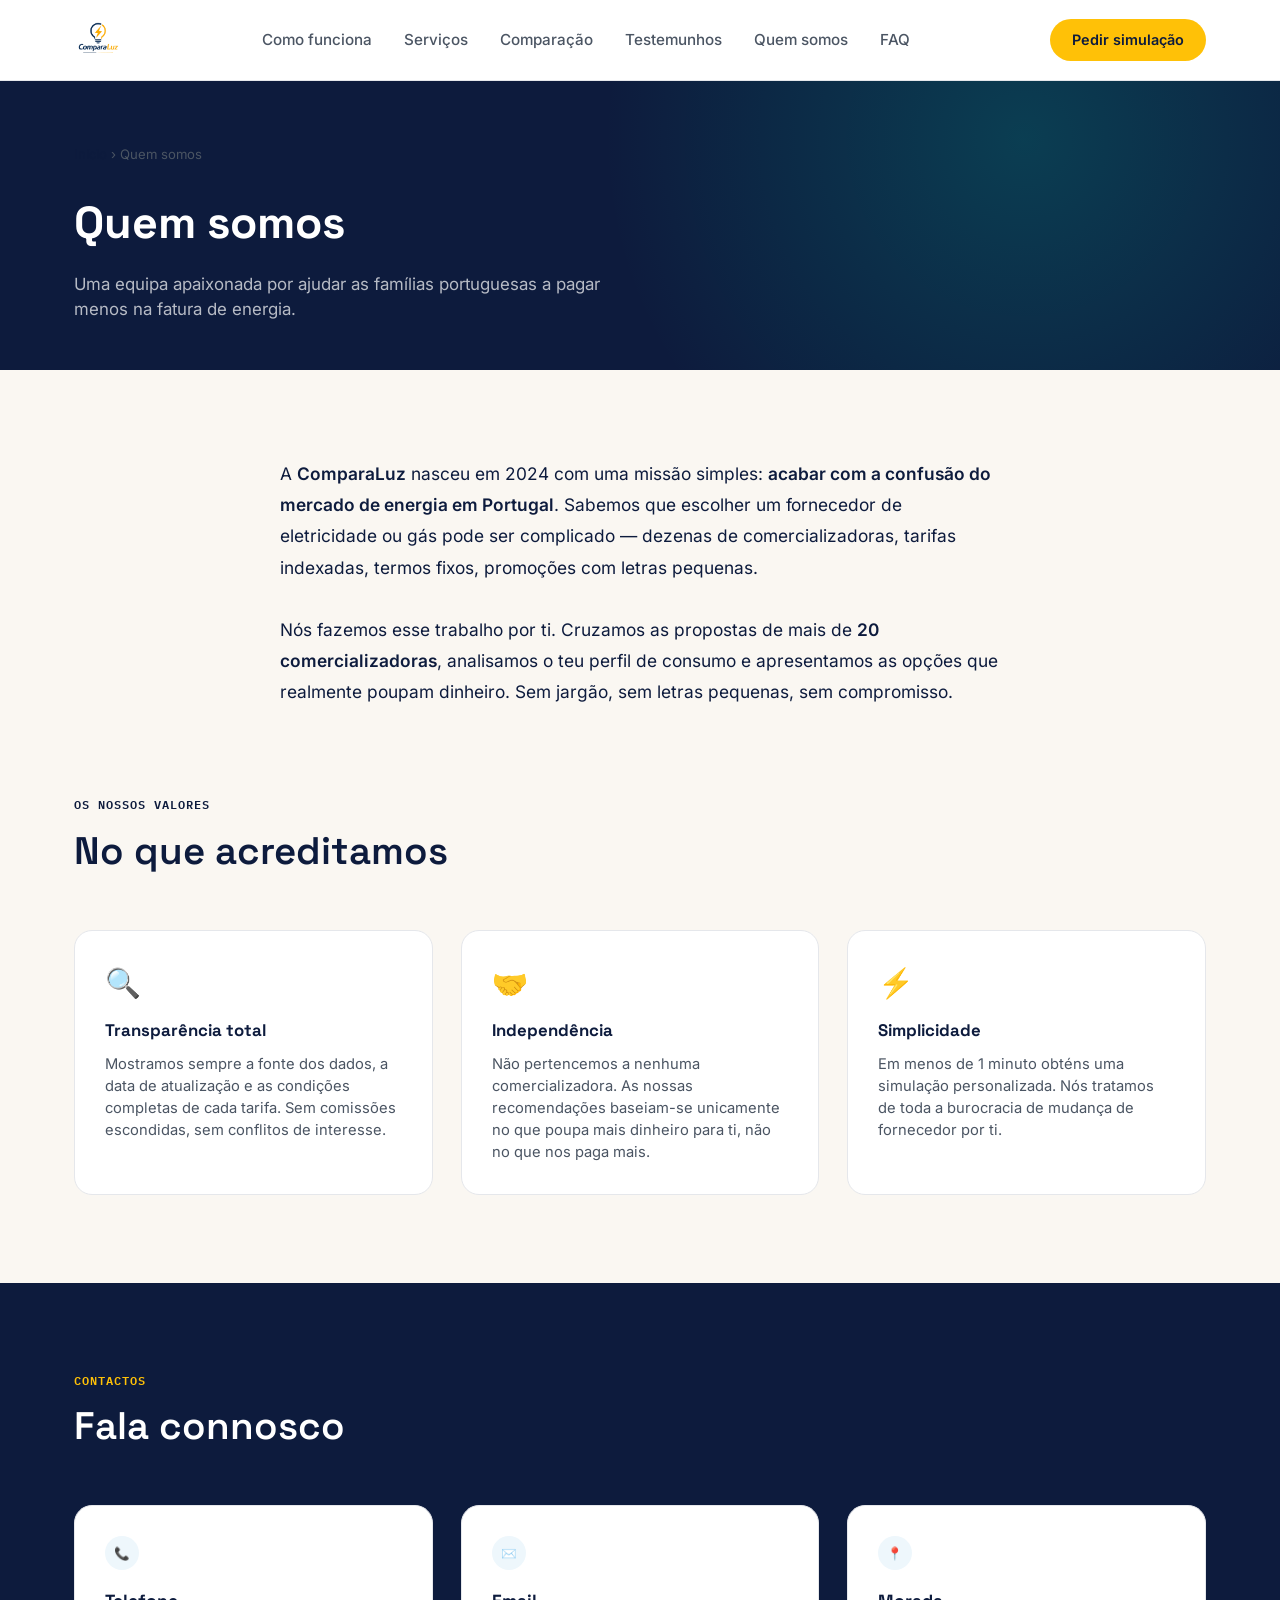
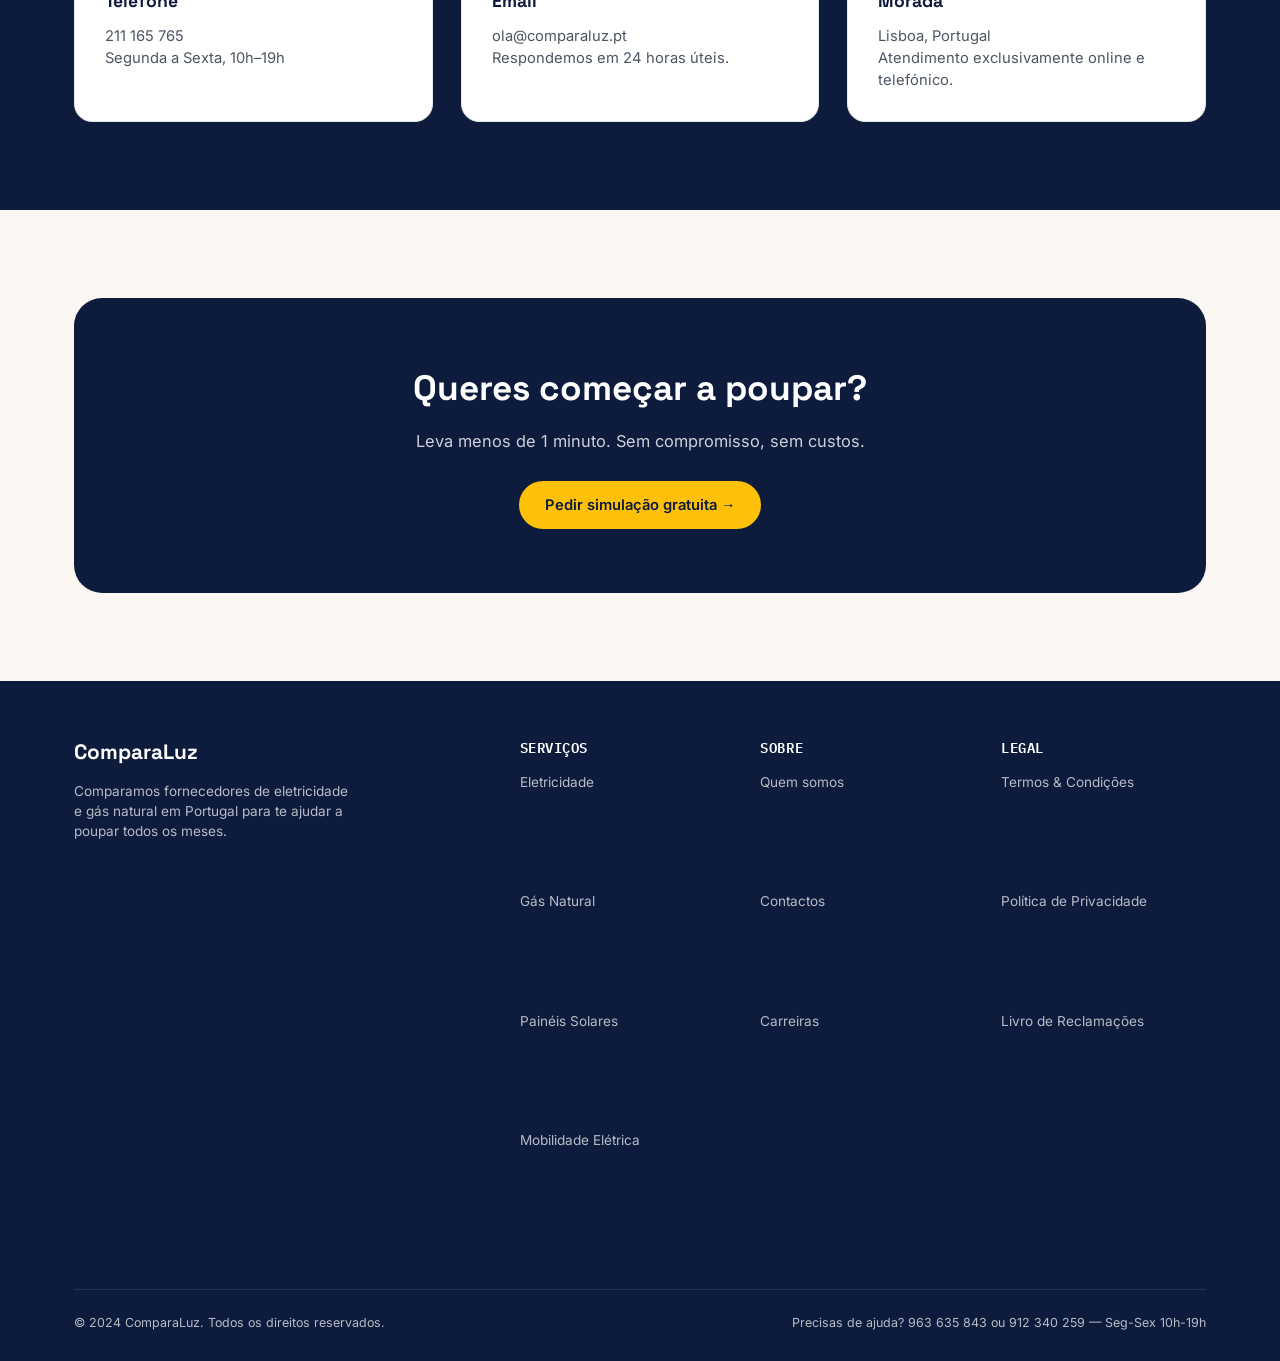
==== commit 229a5dce: "telefone 2" ====
--- a/paginas/aboutme.html
+++ b/paginas/aboutme.html
@@ -218,7 +218,7 @@
     </div>
     <div class="footer-bottom">
       <span>© 2024 ComparaLuz. Todos os direitos reservados.</span>
-      <span>Precisas de ajuda? 963 635 843 — Seg-Sex 10h-19h</span>
+      <span>Precisas de ajuda? 963 635 843 ou 912 340 259 — Seg-Sex 10h-19h</span>
     </div>
   </div>
 </footer>
